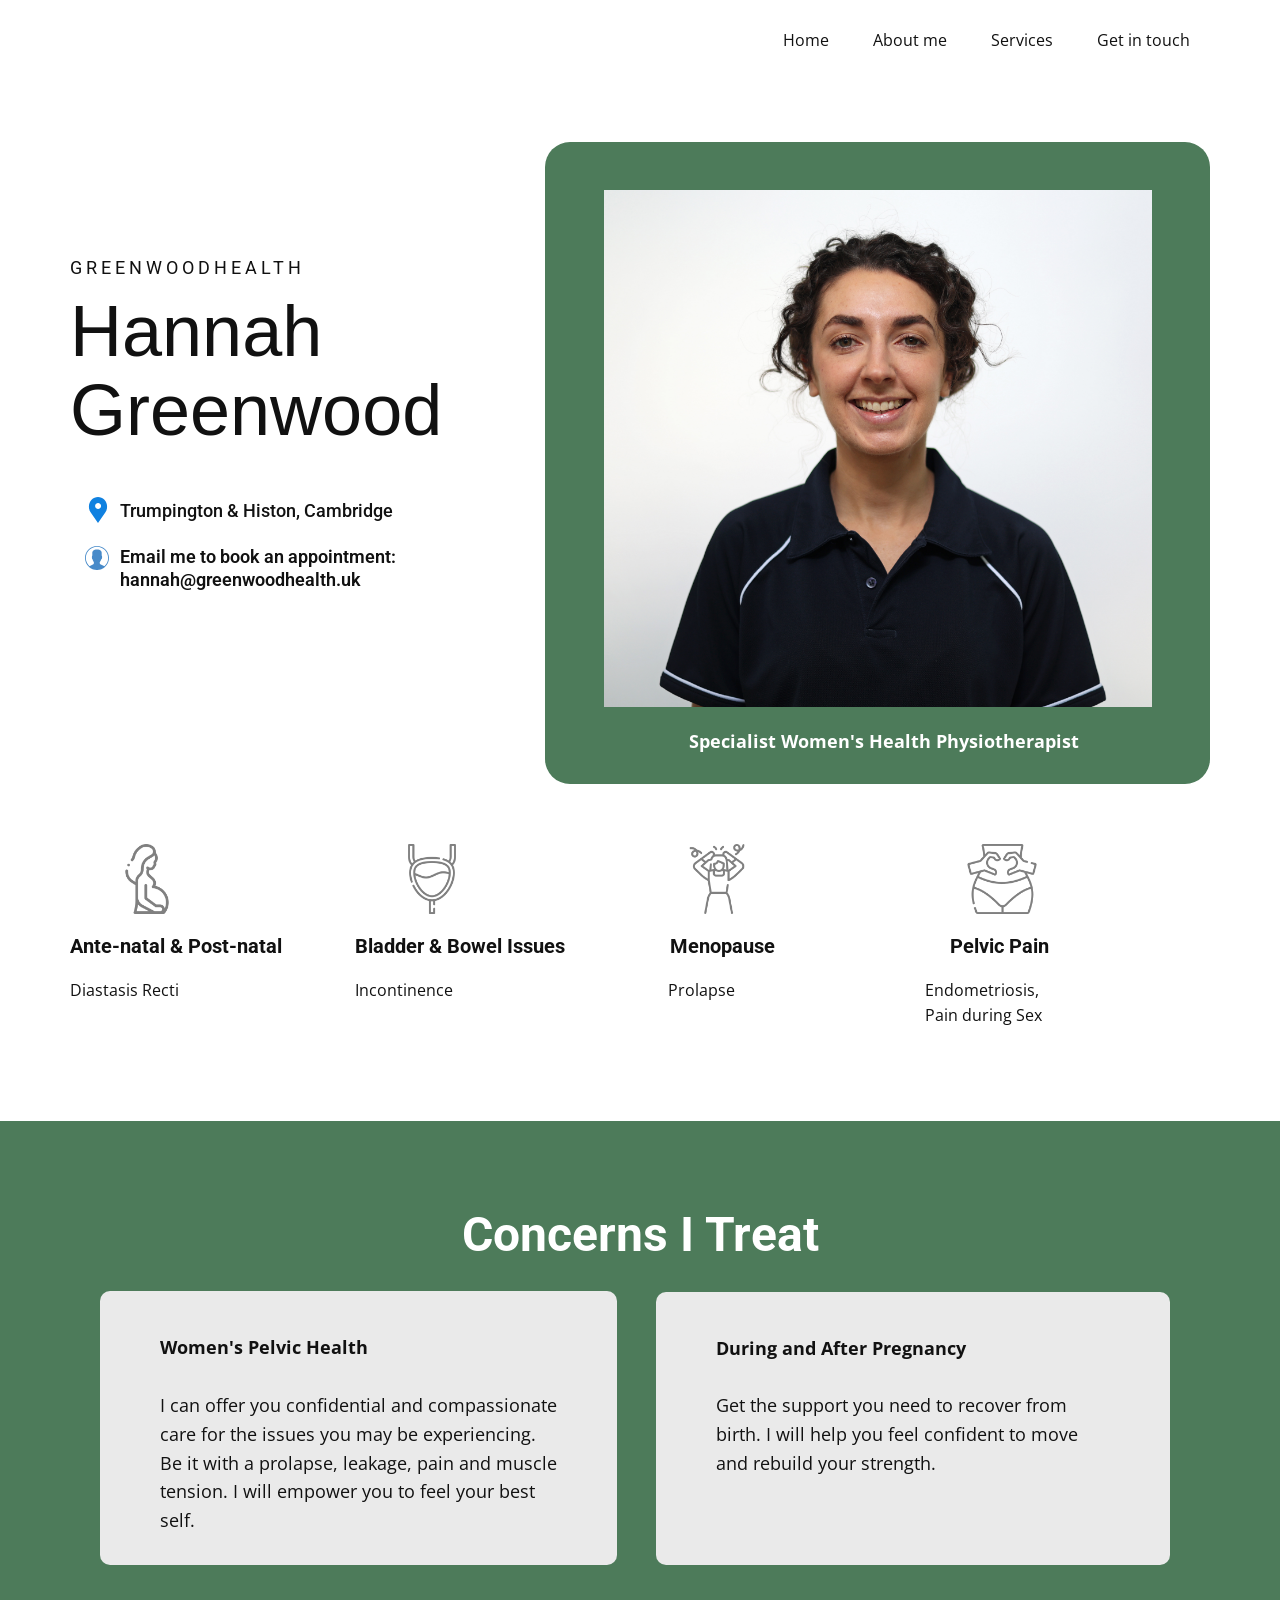
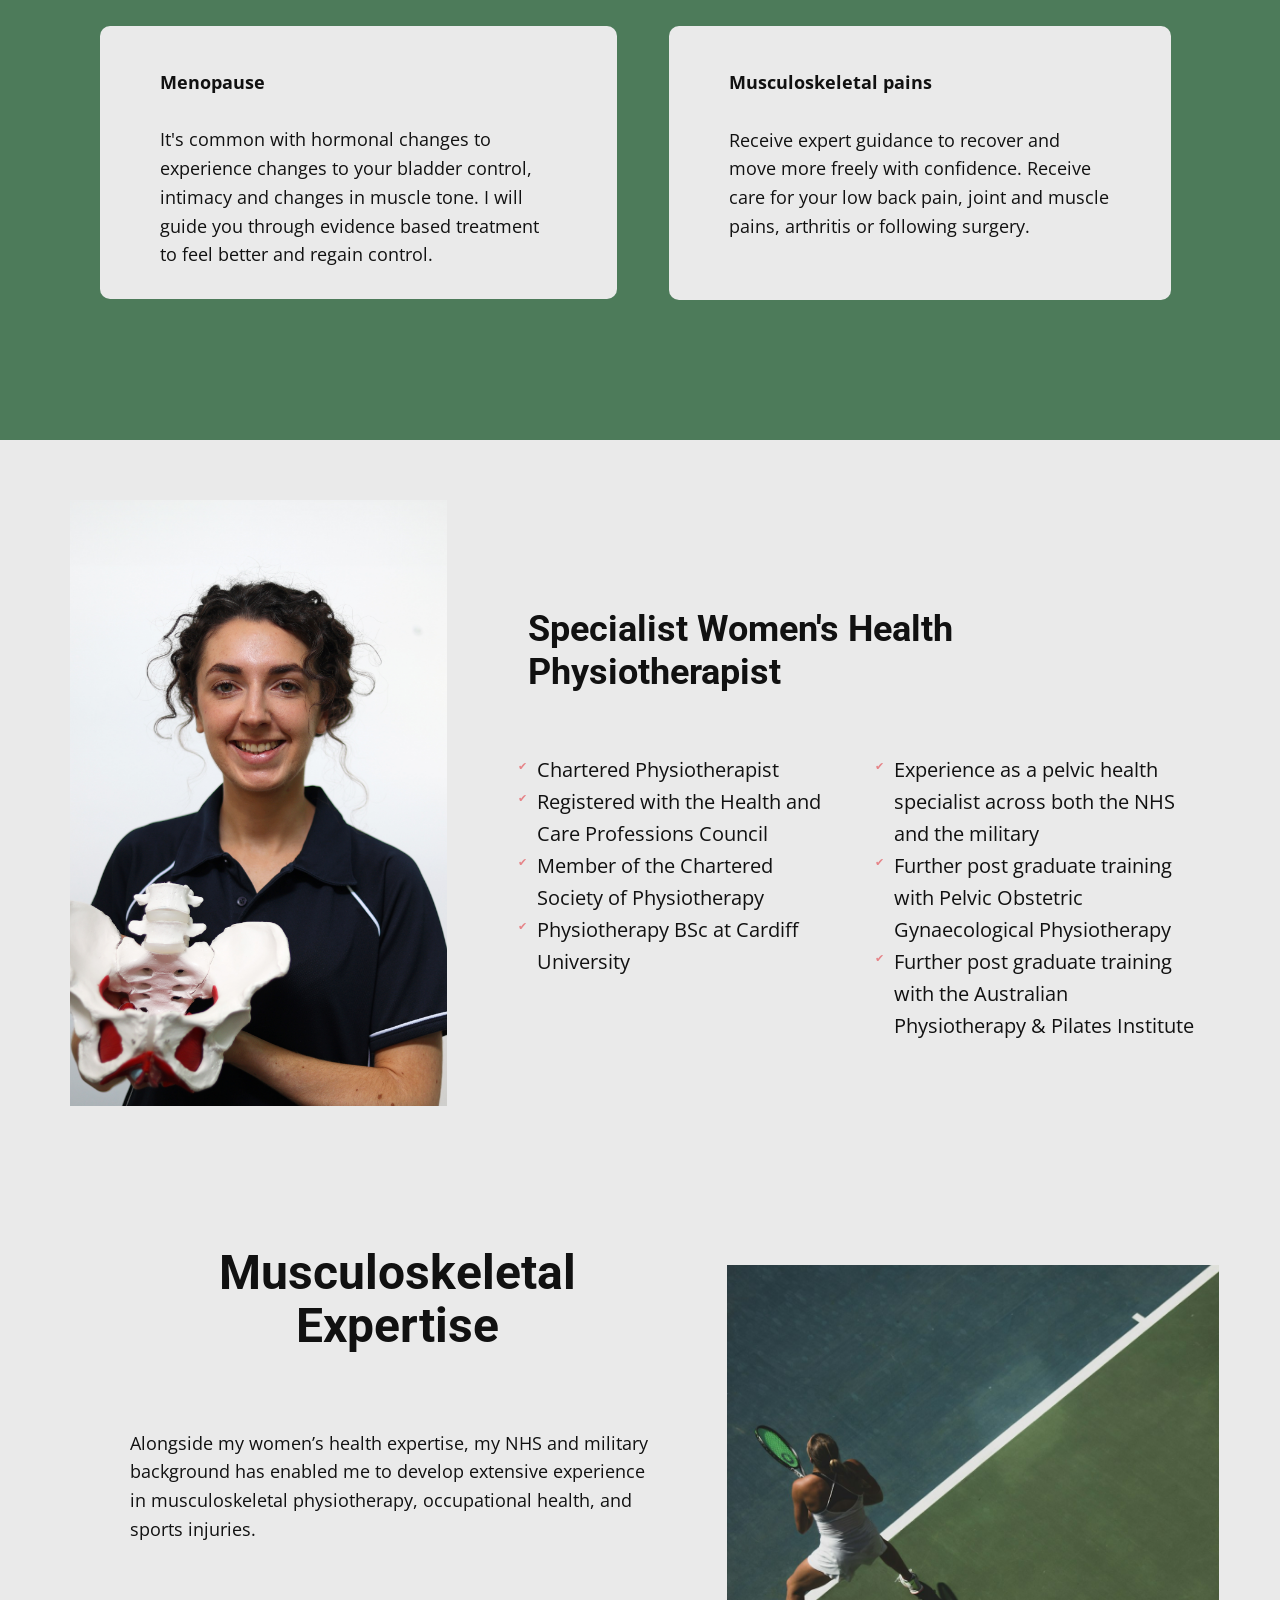
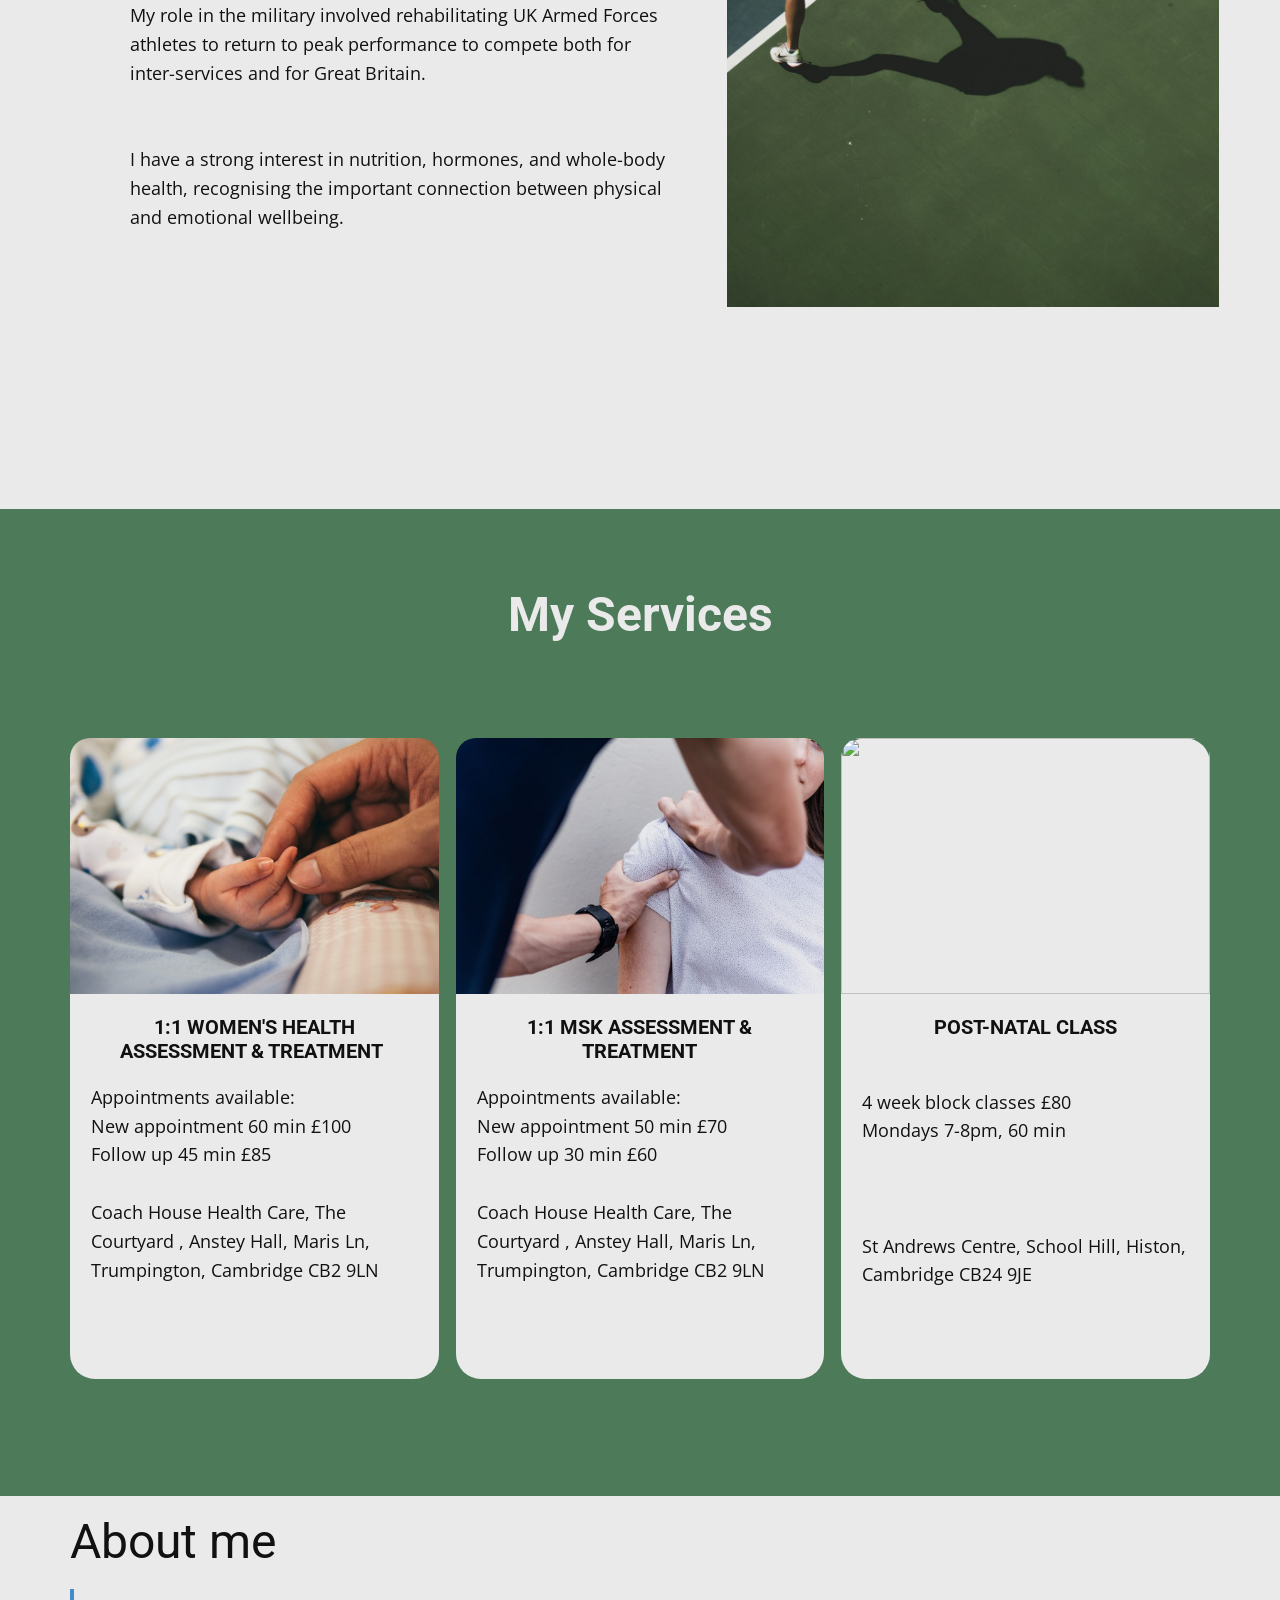
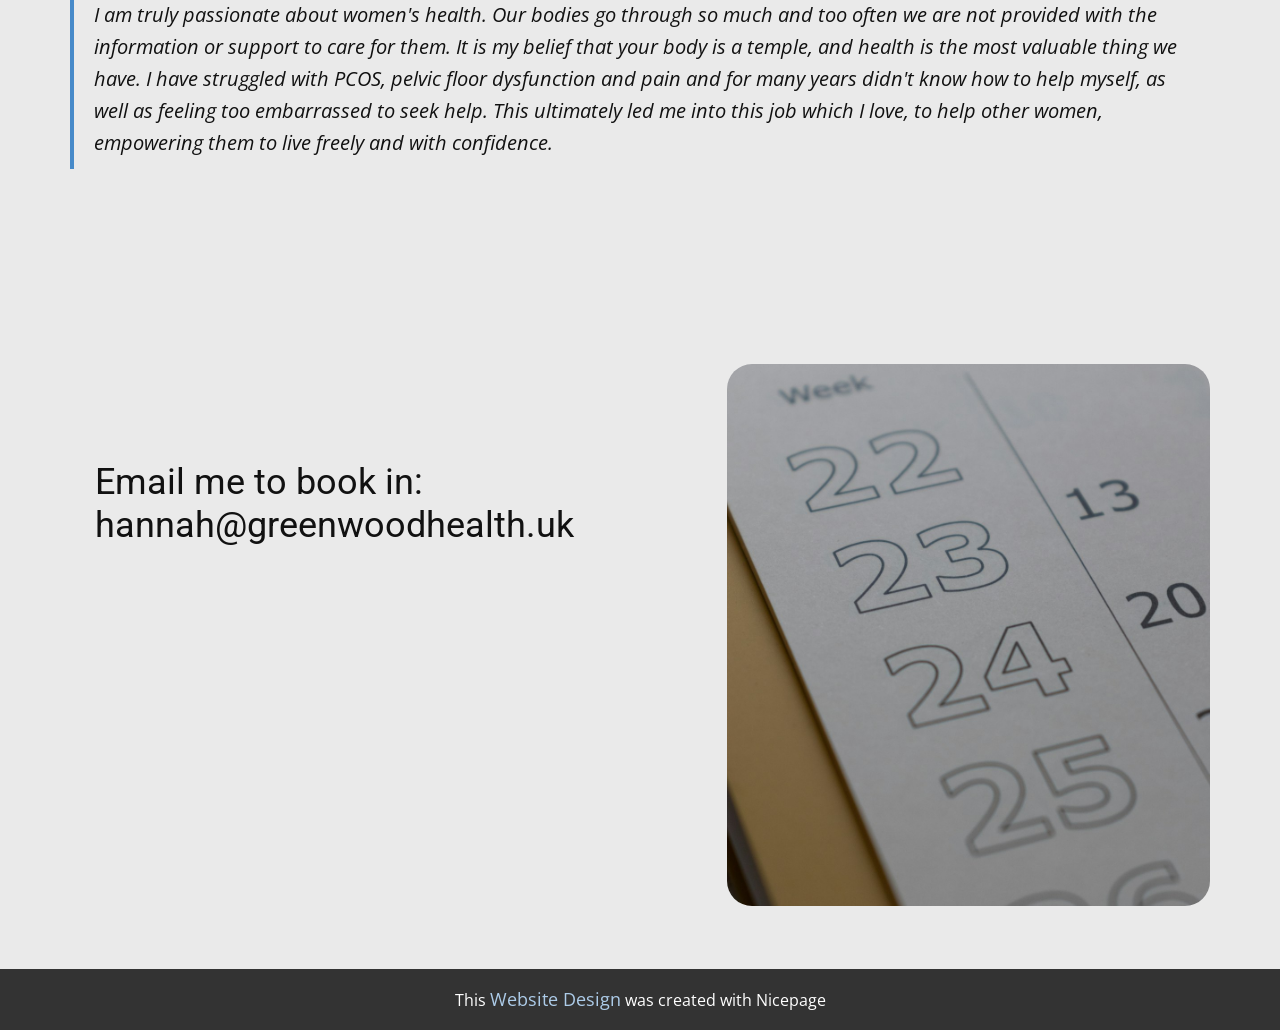
==== index.html @ d5f6aae5 "Initial commit" ====
<!DOCTYPE html>
<html style="font-size: 16px;" lang="en">

<head>
  <meta name="viewport" content="width=device-width, initial-scale=1.0">
  <meta charset="utf-8">
  <meta name="keywords" content="Physio, Women's health, return to exercise">
  <meta name="description" content="">
  <title>Hannah Greenwood</title>
  <link rel="stylesheet" href="nicepage.css" media="screen">
  <link rel="stylesheet" href="index.css" media="screen">
  <script class="u-script" type="text/javascript" src="jquery.js" defer=""></script>
  <script class="u-script" type="text/javascript" src="nicepage.js" defer=""></script>
  <meta name="generator" content="Nicepage 8.5.1, nicepage.com">

  <link id="u-page-google-font" rel="stylesheet"
    href="https://fonts.googleapis.com/css2?display=swap&amp;family=Roboto:ital,wght@0,100;0,200;0,300;0,400;0,500;0,600;0,700;0,800;0,900;1,100;1,200;1,300;1,400;1,500;1,600;1,700;1,800;1,900&amp;family=Open+Sans:ital,wght@0,300;0,400;0,500;0,600;0,700;0,800;1,300;1,400;1,500;1,600;1,700;1,800">
  <script type="application/ld+json">{
		"@context": "http://schema.org",
		"@type": "Organization",
		"name": "Hannah Greenwood"
}</script>
  <meta name="theme-color" content="#478ac9">
  <meta property="og:title" content="Hannah Greenwood">
  <meta property="og:description" content="">
  <meta property="og:type" content="website">
  <meta data-intl-tel-input-cdn-path="intlTelInput/">

  <style>
    *,
    *::before,
    *::after {
      animation: none !important;
      transition: none !important;
    }

    .u-group,
    .u-layout-cell,
    .u-container-layout {
      height: auto !important;
      min-height: unset !important;
    }

    .u-text {
      overflow: visible !important;
    }

    img {
      max-width: 100%;
      height: auto;
    }
  </style>

</head>

<body data-home-page="Page-1.html" data-home-page-title="Page 1" data-path-to-root="./" data-include-products="false"
  class="u-body u-clearfix u-xl-mode" data-lang="en">
  <header class="u-clearfix u-header u-header" id="header">
    <div
      class="u-clearfix u-sheet u-valign-middle-lg u-valign-middle-md u-valign-middle-sm u-valign-middle-xs u-sheet-1">
      <nav class="u-menu u-menu-one-level u-offcanvas u-menu-1" role="navigation" aria-label="Menu navigation">
        <div class="menu-collapse" style="font-size: 1rem; letter-spacing: 0px;">
          <a class="u-button-style u-custom-left-right-menu-spacing u-custom-padding-bottom u-custom-top-bottom-menu-spacing u-hamburger-link u-nav-link u-text-active-palette-1-base u-text-hover-palette-2-base"
            href="#" tabindex="-1" aria-label="Open menu" aria-controls="d3ba">
            <svg class="u-svg-link" viewBox="0 0 24 24">
              <use xlink:href="#menu-hamburger"></use>
            </svg>
            <svg class="u-svg-content" version="1.1" id="menu-hamburger" viewBox="0 0 16 16" x="0px" y="0px"
              xmlns:xlink="http://www.w3.org/1999/xlink" xmlns="http://www.w3.org/2000/svg">
              <g>
                <rect y="1" width="16" height="2"></rect>
                <rect y="7" width="16" height="2"></rect>
                <rect y="13" width="16" height="2"></rect>
              </g>
            </svg>
          </a>
        </div>
        <div class="u-custom-menu u-nav-container">
          <ul class="u-nav u-unstyled u-nav-1" role="menubar">
            <li role="none" class="u-nav-item"><a tabindex="-1" role="menuitem"
                class="u-button-style u-nav-link u-text-active-palette-1-base u-text-hover-palette-2-base u-nav-link-2"
                href="#" aria-haspopup="true">Home</a>
            </li>
            <li role="none" class="u-nav-item"><a tabindex="-1" role="menuitem"
                class="u-button-style u-nav-link u-text-active-palette-1-base u-text-hover-palette-2-base u-nav-link-2"
                href="#block-3">About me</a>
            </li>
            <li role="none" class="u-nav-item"><a tabindex="-1" role="menuitem"
                class="u-button-style u-nav-link u-text-active-palette-1-base u-text-hover-palette-2-base u-nav-link-2"
                href="#block-5">Services</a>
            </li>

            <li role="none" class="u-nav-item"><a tabindex="-1" role="menuitem"
                class="u-button-style u-nav-link u-text-active-palette-1-base u-text-hover-palette-2-base u-nav-link-2"
                href="mailto:hannah@greenwoodhealth.uk">Get in touch</a>
            </li>
          </ul>
        </div>
        <div class="u-custom-menu u-nav-container-collapse" id="d3ba" role="region" aria-label="Menu panel">
          <div class="u-black u-container-style u-inner-container-layout u-opacity u-opacity-95 u-sidenav">
            <div class="u-inner-container-layout u-sidenav-overflow">
              <div class="u-menu-close" tabindex="-1" aria-label="Close menu"></div>
              <ul class="u-align-center u-nav u-popupmenu-items u-unstyled u-nav-2" role="menubar">
                <li role="none" class="u-nav-item"><a tabindex="-1" role="menuitem" class="u-button-style u-nav-link"
                    href="#" aria-haspopup="true">Home</a>
                </li>
                <li role="none" class="u-nav-item"><a tabindex="-1" role="menuitem" class="u-button-style u-nav-link"
                    href="#block-3">About me</a>
                </li>
                <li role="none" class="u-nav-item"><a tabindex="-1" role="menuitem" class="u-button-style u-nav-link"
                    href="#block-5">Services</a>
                </li>

                <li role="none" class="u-nav-item"><a tabindex="-1" role="menuitem" class="u-button-style u-nav-link"
                    href="mailto:hannah@greenwoodhealth.uk">Get in touch</a>
                </li>
              </ul>
            </div>
          </div>
          <div class="u-black u-menu-overlay u-opacity u-opacity-70"></div>
        </div>
      </nav>
    </div>
  </header>
  <section class="u-align-center u-clearfix u-container-align-center u-section-1" id="block-2">
    <div
      class="u-clearfix u-sheet u-valign-middle-lg u-valign-middle-md u-valign-middle-sm u-valign-middle-xl u-sheet-1">
      <div class="data-layout-selected u-clearfix u-expanded-width u-layout-wrap u-layout-wrap-1">
        <div class="u-layout">
          <div class="u-layout-row">
            <div
              class="u-align-left u-container-style u-layout-cell u-size-25-lg u-size-25-xl u-size-60-md u-size-60-sm u-size-60-xs u-layout-cell-1">
              <div
                class="u-container-layout u-valign-middle-lg u-valign-middle-md u-valign-middle-sm u-valign-middle-xs u-container-layout-1">
                <h6 class="u-text u-text-1">greenwoodhealth </h6>
                <h1 class="u-custom-font u-font-roboto-condensed u-text u-text-2">Hannah<br>Greenwood
                </h1><span class="u-icon u-icon-1"><svg class="u-svg-link" preserveAspectRatio="xMidYMin slice"
                    viewBox="0 0 52 52" style="">
                    <use xlink:href="#svg-a983"></use>
                  </svg><svg class="u-svg-content" viewBox="0 0 52 52" x="0px" y="0px" id="svg-a983"
                    style="enable-background:new 0 0 52 52;">
                    <path style="fill:currentColor;" d="M38.853,5.324L38.853,5.324c-7.098-7.098-18.607-7.098-25.706,0h0
	C6.751,11.72,6.031,23.763,11.459,31L26,52l14.541-21C45.969,23.763,45.249,11.72,38.853,5.324z M26.177,24c-3.314,0-6-2.686-6-6
	s2.686-6,6-6s6,2.686,6,6S29.491,24,26.177,24z"></path>
                  </svg></span>
                <h6 class="u-text u-text-3"><span class="u-file-icon u-icon"><img
                      src="np://user.desktop.nicepage.com/Site_15162591/images/31790681.png"
                      alt=""></span>&nbsp;​Trumpington &amp; Histon, Cambridge
                </h6><span class="u-icon u-text-palette-1-base u-icon-3"><svg class="u-svg-link"
                    preserveAspectRatio="xMidYMin slice" viewBox="0 0 55 55" style="">
                    <use xlink:href="#svg-def4"></use>
                  </svg><svg class="u-svg-content" viewBox="0 0 55 55" x="0px" y="0px" id="svg-def4"
                    style="enable-background:new 0 0 55 55;">
                    <path d="M55,27.5C55,12.337,42.663,0,27.5,0S0,12.337,0,27.5c0,8.009,3.444,15.228,8.926,20.258l-0.026,0.023l0.892,0.752
	c0.058,0.049,0.121,0.089,0.179,0.137c0.474,0.393,0.965,0.766,1.465,1.127c0.162,0.117,0.324,0.234,0.489,0.348
	c0.534,0.368,1.082,0.717,1.642,1.048c0.122,0.072,0.245,0.142,0.368,0.212c0.613,0.349,1.239,0.678,1.88,0.98
	c0.047,0.022,0.095,0.042,0.142,0.064c2.089,0.971,4.319,1.684,6.651,2.105c0.061,0.011,0.122,0.022,0.184,0.033
	c0.724,0.125,1.456,0.225,2.197,0.292c0.09,0.008,0.18,0.013,0.271,0.021C25.998,54.961,26.744,55,27.5,55
	c0.749,0,1.488-0.039,2.222-0.098c0.093-0.008,0.186-0.013,0.279-0.021c0.735-0.067,1.461-0.164,2.178-0.287
	c0.062-0.011,0.125-0.022,0.187-0.034c2.297-0.412,4.495-1.109,6.557-2.055c0.076-0.035,0.153-0.068,0.229-0.104
	c0.617-0.29,1.22-0.603,1.811-0.936c0.147-0.083,0.293-0.167,0.439-0.253c0.538-0.317,1.067-0.648,1.581-1
	c0.185-0.126,0.366-0.259,0.549-0.391c0.439-0.316,0.87-0.642,1.289-0.983c0.093-0.075,0.193-0.14,0.284-0.217l0.915-0.764
	l-0.027-0.023C51.523,42.802,55,35.55,55,27.5z M2,27.5C2,13.439,13.439,2,27.5,2S53,13.439,53,27.5
	c0,7.577-3.325,14.389-8.589,19.063c-0.294-0.203-0.59-0.385-0.893-0.537l-8.467-4.233c-0.76-0.38-1.232-1.144-1.232-1.993v-2.957
	c0.196-0.242,0.403-0.516,0.617-0.817c1.096-1.548,1.975-3.27,2.616-5.123c1.267-0.602,2.085-1.864,2.085-3.289v-3.545
	c0-0.867-0.318-1.708-0.887-2.369v-4.667c0.052-0.52,0.236-3.448-1.883-5.864C34.524,9.065,31.541,8,27.5,8
	s-7.024,1.065-8.867,3.168c-2.119,2.416-1.935,5.346-1.883,5.864v4.667c-0.568,0.661-0.887,1.502-0.887,2.369v3.545
	c0,1.101,0.494,2.128,1.34,2.821c0.81,3.173,2.477,5.575,3.093,6.389v2.894c0,0.816-0.445,1.566-1.162,1.958l-7.907,4.313
	c-0.252,0.137-0.502,0.297-0.752,0.476C5.276,41.792,2,35.022,2,27.5z"></path>
                  </svg></span>
                <h6 class="u-text u-text-4"><span class="u-file-icon u-icon"><img
                      src="np://user.desktop.nicepage.com/Site_15162591/images/864731.png" alt=""></span>&nbsp;​Email me
                  to book an appointment:<br>&nbsp;hannah@greenwoodhealth.uk
                </h6>
              </div>
            </div>
            <div
              class="u-align-left u-container-align-left u-container-style u-custom-color-5 u-layout-cell u-radius u-size-35-lg u-size-35-xl u-size-60-md u-size-60-sm u-size-60-xs u-layout-cell-2">
              <div class="u-container-layout u-container-layout-2">
                <img class="u-image u-image-default u-image-1" src="images/H1.jpg" alt="" data-image-width="1920"
                  data-image-height="1279">
                <p class="u-align-left u-text u-text-5">Specialist Women's Health Physiotherapist</p>
              </div>
            </div>
          </div>
        </div>
      </div>
      <div class="u-expanded-width u-list u-list-1">
        <div class="u-repeater u-repeater-1">
          <div
            class="u-align-left u-container-align-left u-container-style u-list-item u-repeater-item u-white u-list-item-1">
            <div class="u-container-layout u-similar-container u-valign-top-xl u-container-layout-3"><span
                class="u-align-left u-file-icon u-icon u-text-grey-50 u-icon-5"><img src="images/5448164-34ba371c.png"
                  alt=""></span>
              <h5 class="u-align-left u-text u-text-6"> Ante-natal &amp; Post-natal</h5>
              <p class="u-align-left u-text u-text-7">Diastasis Recti </p>
            </div>
          </div>
          <div
            class="u-align-left u-container-align-left u-container-style u-list-item u-repeater-item u-video-cover u-white u-list-item-2">
            <div class="u-container-layout u-similar-container u-valign-top-xl u-container-layout-4"><span
                class="u-align-left u-file-icon u-icon u-text-grey-50 u-icon-6"><img src="images/2309070-1541f3bf.png"
                  alt=""></span>
              <h5 class="u-align-left u-text u-text-8"> Bladder &amp; Bowel Issues</h5>
              <p class="u-align-left u-text u-text-9">Incontinence</p>
            </div>
          </div>
          <div
            class="u-align-left u-container-align-left u-container-style u-list-item u-repeater-item u-video-cover u-white u-list-item-3">
            <div class="u-container-layout u-similar-container u-valign-top-xl u-container-layout-5"><span
                class="u-align-left u-file-icon u-icon u-text-grey-50 u-icon-7"><img src="images/12243776-652082d6.png"
                  alt=""></span>
              <h5 class="u-align-left u-text u-text-10"> &nbsp; &nbsp; &nbsp; Menopause</h5>
              <p class="u-align-left u-text u-text-11">&nbsp; &nbsp; &nbsp; &nbsp;Prolapse </p>
            </div>
          </div>
          <div
            class="u-align-left u-container-align-left u-container-style u-list-item u-repeater-item u-video-cover u-white u-list-item-4">
            <div class="u-container-layout u-similar-container u-valign-top-xl u-container-layout-6"><span
                class="u-align-left u-file-icon u-icon u-text-grey-50 u-icon-8"><img src="images/4614272-df4d94a8.png"
                  alt=""></span>
              <h5 class="u-align-left u-text u-text-12">&nbsp; &nbsp; &nbsp;Pelvic Pain </h5>
              <p class="u-align-left u-text u-text-13">Endometriosis,<br /> Pain during Sex </p>
            </div>
          </div>
        </div>
      </div>
    </div>
  </section>

  <section class="u-align-center u-clearfix u-custom-color-5 u-section-2" id="services">
    <div class="u-clearfix u-sheet u-sheet-1">
      <h2 class="u-align-center u-text u-text-default u-text-1">Concerns I Treat</h2>
      <div class="u-container-style u-custom-color-2 u-group u-radius u-group-1">
        <div class="u-container-layout u-container-layout-1">
          <p class="u-text u-text-2"><span style="font-weight: 700;">During and After Pregnancy</span>
            <br>
            <br>Get the support you need to recover from birth. I will help you feel confident to move and rebuild your
            strength.&nbsp;<br>
            <br>
            <br>
          </p>
        </div>
      </div>
      <div class="u-container-style u-custom-color-2 u-group u-radius u-group-2">
        <div class="u-container-layout u-container-layout-2">
          <p class="u-text u-text-3"><span style="font-weight: 700;">Women's Pelvic Health</span>
            <br>
            <br>I can offer you confidential and compassionate care for the issues you may be experiencing. Be it with a
            prolapse, leakage, pain and muscle tension. I will empower you to feel your best self.
          </p>
        </div>
      </div>
      <div class="u-container-style u-custom-color-2 u-group u-radius u-group-3">
        <div class="u-container-layout u-container-layout-3">
          <p class="u-text u-text-4"><span style="font-weight: 700;">Musculoskeletal pains</span>
            <br>
            <br>Receive expert guidance to recover and move more freely with confidence. Receive care for your low back
            pain, joint and muscle pains, arthritis or following surgery.<br>
            <br>
          </p>
        </div>
      </div>
      <div class="u-container-style u-custom-color-2 u-group u-radius u-group-4">
        <div class="u-container-layout u-container-layout-4">
          <p class="u-text u-text-5"><span style="font-weight: 700;">Menopause</span>
            <br>
            <br>It's common with hormonal changes to experience changes to your bladder control, intimacy and changes in
            muscle tone. I will guide you through evidence based treatment to feel better and regain control.
          </p>
        </div>
      </div>
    </div>
  </section>
  <section class="u-clearfix u-container-align-center u-custom-color-2 u-section-3" id="block-3">
    <div class="u-clearfix u-sheet u-valign-middle u-sheet-1">
      <div class="data-layout-selected u-clearfix u-expanded-width u-layout-wrap u-layout-wrap-1">
        <div class="u-layout">
          <div class="u-layout-row">
            <div
              class="u-container-align-center u-container-style u-image u-image-round u-layout-cell u-radius u-size-18-lg u-size-23-xl u-size-60-md u-size-60-sm u-size-60-xs u-image-1"
              data-image-width="1920" data-image-height="1279">
              <img class="u-image u-image-default u-image-1" src="images/H4.jpg" alt="" data-image-width="1920"
                data-image-height="1279">
              <div class="u-container-layout u-valign-middle u-container-layout-1"></div>
            </div>
            <div
              class="u-container-style u-layout-cell u-size-37-xl u-size-42-lg u-size-60-md u-size-60-sm u-size-60-xs u-layout-cell-2">
              <div
                class="u-container-layout u-valign-bottom-xl u-valign-middle-lg u-valign-middle-md u-valign-middle-sm u-valign-middle-xs u-container-layout-2">
                <h3 class="u-align-left u-text u-text-1"> Specialist Women's&nbsp;Health Physiotherapist</h3>
                <div class="u-expanded-width u-list u-list-1">
                  <div class="u-repeater u-repeater-1">
                    <div class="u-container-align-left u-container-style u-list-item u-repeater-item">
                      <div class="u-container-layout u-similar-container u-valign-top u-container-layout-3">
                        <ul class="u-align-left u-custom-list u-text u-text-2">
                          <li style="padding-left: 5px;">
                            <div class="u-list-icon u-text-palette-2-light-1">
                              <div>✔</div>
                            </div><span style="font-size: 1.25rem;"> Chartered Physiotherapist</span>
                          </li>
                          <li style="padding-left: 5px;">
                            <div class="u-list-icon u-text-palette-2-light-1">
                              <div>✔</div>
                            </div><span style="font-size: 1.25rem;">Registered with the Health and Care Professions
                              Council</span>
                          </li>
                          <li style="padding-left: 5px;">
                            <div class="u-list-icon u-text-palette-2-light-1">
                              <div>✔</div>
                            </div><span style="font-size: 1.25rem;">Member of the Chartered Society of
                              Physiotherapy<br></span>
                          </li>
                          <li style="padding-left: 5px;">
                            <div class="u-list-icon u-text-palette-2-light-1">
                              <div>✔</div>
                            </div><span style="font-size: 1.25rem;">Physiotherapy BSc at Cardiff University</span>
                          </li>
                        </ul>
                      </div>
                    </div>
                    <div class="u-container-align-left u-container-style u-list-item u-repeater-item">
                      <div class="u-container-layout u-similar-container u-valign-top u-container-layout-4">
                        <ul class="u-align-left u-custom-list u-text u-text-3">
                          <li style="padding-left: 5px;">
                            <div class="u-list-icon u-text-palette-2-light-1">
                              <div>✔</div>
                            </div><span style="font-size: 1.25rem;">Experience as a pelvic health specialist across both
                              the NHS and the military</span>
                          </li>
                          <li style="padding-left: 5px;">
                            <div class="u-list-icon u-text-palette-2-light-1">
                              <div>✔</div>
                            </div><span style="font-size: 1.25rem;">Further post graduate training with Pelvic Obstetric
                              Gynaecological Physiotherapy</span>
                          </li>
                          <li style="padding-left: 5px;">
                            <div class="u-list-icon u-text-palette-2-light-1">
                              <div>✔</div>
                            </div><span style="font-size: 1.25rem;">Further post graduate training with the Australian
                              Physiotherapy &amp; Pilates Institute&nbsp;</span>
                          </li>
                        </ul>
                      </div>
                    </div>
                  </div>
                </div>
              </div>
            </div>
          </div>
        </div>
      </div>
    </div>
  </section>
  <section class="u-clearfix u-custom-color-2 u-section-4" id="block-13">
    <div
      class="u-clearfix u-sheet u-valign-middle-lg u-valign-middle-md u-valign-middle-sm u-valign-middle-xs u-sheet-1">
      <div class="custom-expanded data-layout-selected u-clearfix u-gutter-10 u-layout-wrap u-layout-wrap-1">
        <div class="u-layout" style="">
          <div class="u-layout-row" style="">
            <div class="u-container-style u-layout-cell u-left-cell u-size-60 u-size-xs-60 u-layout-cell-1" src="">
              <div
                class="u-container-layout u-valign-middle-lg u-valign-middle-md u-valign-middle-sm u-valign-middle-xs u-container-layout-1">
                <h2 class="u-align-center u-text u-text-1">Musculoskeletal Expertise</h2>
                <p class="u-align-left u-text u-text-2">
                  <br>
                  <br>
                  <br>
                  <br>
                  <br>Alongside my women’s health expertise, my NHS and military background has enabled me to develop
                  extensive experience in musculoskeletal physiotherapy, occupational health, and sports
                  injuries.&nbsp;<br>
                  <br>
                  <br>My role in the military involved rehabilitating UK Armed Forces athletes to return to peak
                  performance to compete both for inter-services and for Great Britain.&nbsp;<br>
                  <br>
                  <br>I have a strong interest in nutrition, hormones, and whole-body health, recognising the important
                  connection between physical and emotional wellbeing.<br>
                  <br>
                  <br>
                  <br>
                  <br>
                </p>
              </div>
            </div>
          </div>
        </div>
      </div>
      <img class="u-image u-image-default u-image-1" src="images/photo-1545151414-8a948e1ea54f.jpeg" alt=""
        data-image-width="853" data-image-height="1280">
    </div>
  </section>
  <section
    class="u-clearfix u-container-align-center-lg u-container-align-center-md u-container-align-center-xl u-container-align-center-xs u-custom-color-5 u-section-5"
    id="block-5">
    <div class="u-clearfix u-sheet u-sheet-1">
      <h2 class="u-align-center u-text u-text-custom-color-2 u-text-default u-text-1"> My Services
      </h2>
      <div class="u-expanded-width u-list u-list-1">
        <div class="u-repeater u-repeater-1">
          <div class="u-custom-color-2 u-list-item u-radius u-repeater-item u-shape-round u-list-item-1">
            <div class="u-container-layout u-similar-container u-valign-top u-container-layout-1">
              <img src="images/photo-1470116945706-e6bf5d5a53ca.jpeg" alt=""
                class="u-expanded-width u-image u-image-round u-radius u-image-1" data-image-width="1280"
                data-image-height="960">
              <h5 class="u-align-center u-text u-text-2"> 1:1 women's health Assessment &amp; Treatment&nbsp;</h5>
              <p class="u-align-left u-text u-text-3">Appointments available:<br>New appointment 60 min £100<br>Follow
                up 45 min £85<br>
                <br>Coach House Health Care, The Courtyard , Anstey Hall, Maris Ln, Trumpington, Cambridge CB2 9LN<br>
                <br>
              </p>
            </div>
          </div>
          <div class="u-custom-color-2 u-list-item u-radius u-repeater-item u-shape-round u-list-item-2">
            <div class="u-container-layout u-similar-container u-valign-top u-container-layout-2">
              <img src="images/photo-1645005512968-0c1fe99f0093.jpeg" alt=""
                class="u-expanded-width u-image u-image-round u-radius u-image-2" data-image-width="1280"
                data-image-height="853">
              <h5 class="u-align-center u-text u-text-4">1:1 MSK Assessment &amp; treatment </h5>
              <p class="u-align-left u-text u-text-5">Appointments available:<br>New appointment 50 min £70<br>Follow up
                30 min £60<br>
                <br>Coach House Health Care, The Courtyard , Anstey Hall, Maris Ln, Trumpington, Cambridge CB2 9LN
              </p>
            </div>
          </div>
          <div class="u-custom-color-2 u-list-item u-radius u-repeater-item u-shape-round u-list-item-3">
            <div class="u-container-layout u-similar-container u-valign-top u-container-layout-3">
              <img
                src="https://images.unsplash.com/photo-1586790167861-6e87cdff91b9?crop=entropy&amp;cs=tinysrgb&amp;fit=max&amp;fm=jpg&amp;ixid=M3w1NzgzNjl8MHwxfHNlYXJjaHwxNnx8ZXhlcmNpc2UlMjBjbGFzc3xlbnwwfHx8fDE3ODE2NDA5ODJ8MA&amp;ixlib=rb-4.1.0&amp;q=80&amp;w=1080"
                alt="" class="u-expanded-width u-image u-image-round u-radius u-image-3" data-image-width="853"
                data-image-height="1280">
              <h5 class="u-align-center u-text u-text-6"> Post-Natal class</h5>
              <p class="u-align-left u-text u-text-7">
                <br>4 week block classes £80<br>Mondays 7-8pm, 60 min<br>
                <br>
                <br>
                <br>St Andrews Centre, School Hill, Histon, Cambridge CB24 9JE
              </p>
            </div>
          </div>
        </div>
      </div>
    </div>
  </section>
  <section class="u-clearfix u-custom-color-2 u-section-6" id="block-14">
    <div class="u-clearfix u-sheet u-valign-middle-xl u-sheet-1">
      <h2 class="u-text u-text-default u-text-1">About me </h2>
      <blockquote class="u-text u-text-default u-text-2">I am truly passionate about women's health. Our bodies go
        through so much and too often we are not provided with the information or support to care for them. It is my
        belief that your body is a temple, and health is the most valuable thing we have. I have struggled with PCOS,
        pelvic floor dysfunction and pain and for many years didn't know how to help myself, as well as feeling too
        embarrassed to seek help. This ultimately led me into this job which I love, to help other women, empowering
        them to live freely and with confidence.&nbsp;</blockquote>
    </div>
  </section>
  <section class="u-clearfix u-container-align-center u-custom-color-2 u-section-7" id="block-10">
    <div
      class="u-clearfix u-sheet u-valign-middle-lg u-valign-middle-md u-valign-middle-sm u-valign-middle-xs u-sheet-1">
      <div class="data-layout-selected u-clearfix u-expanded-width u-layout-wrap u-layout-wrap-1">
        <div class="u-layout">
          <div class="u-layout-row">
            <div
              class="u-align-left u-container-style u-layout-cell u-size-33-lg u-size-33-xl u-size-60-md u-size-60-sm u-size-60-xs u-layout-cell-1">
              <div class="u-container-layout u-container-layout-1">
                <h3 class="u-align-left u-text u-text-3">Email me to book in:<br>hannah@greenwoodhealth.uk
                </h3>
              </div>
            </div>
            <div
              class="u-container-align-right u-container-style u-layout-cell u-radius u-size-27-lg u-size-27-xl u-size-60-md u-size-60-sm u-size-60-xs u-layout-cell-2">
              <div class="u-container-layout u-valign-top u-container-layout-2">
                <img class="u-expanded-width u-image u-image-round u-radius u-image-1"
                  src="images/photo-1560420025-9453f02b4751.jpeg" data-image-width="884" data-image-height="1280">
              </div>
            </div>
          </div>
        </div>
      </div>
    </div>
  </section>




  <section class="u-backlink u-clearfix u-grey-80"> This <a href="https://nicepage.com/website-design">Website
      Design</a> was created with Nicepage
  </section>

</body>

</html>
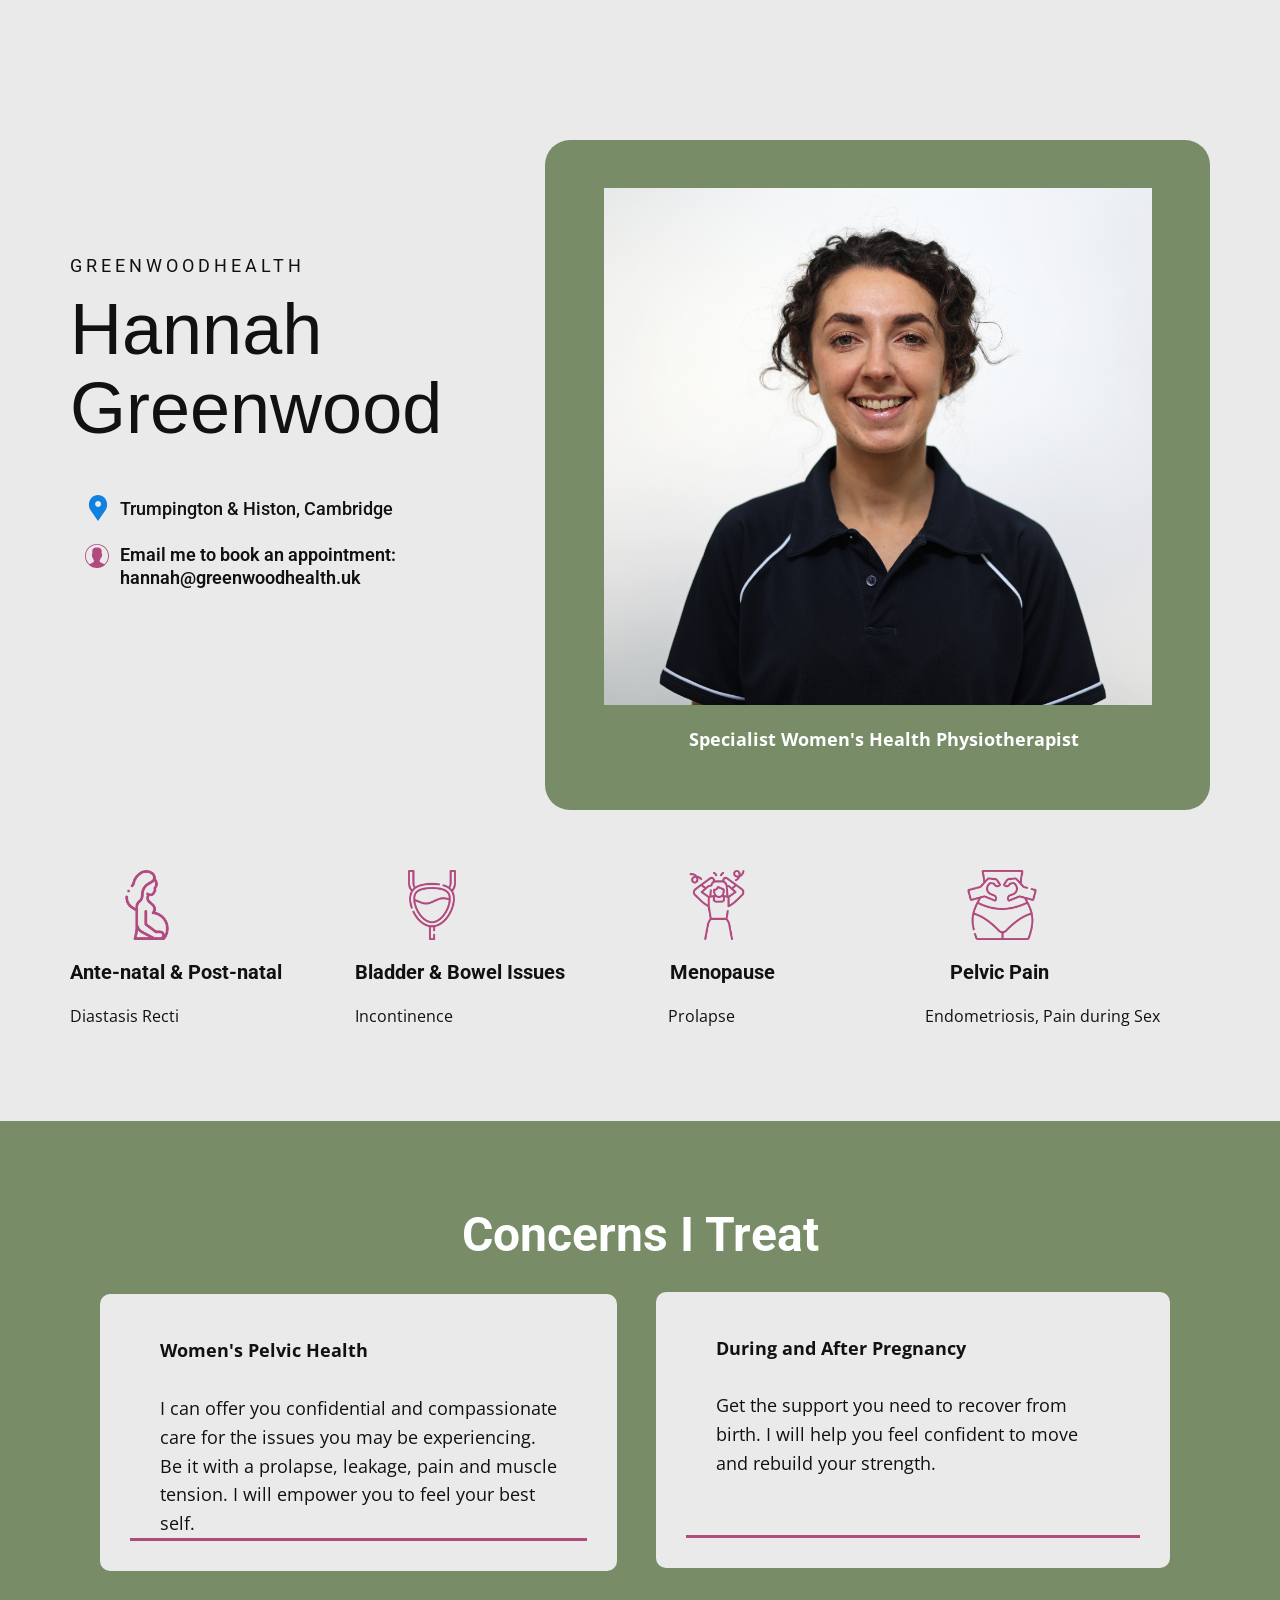
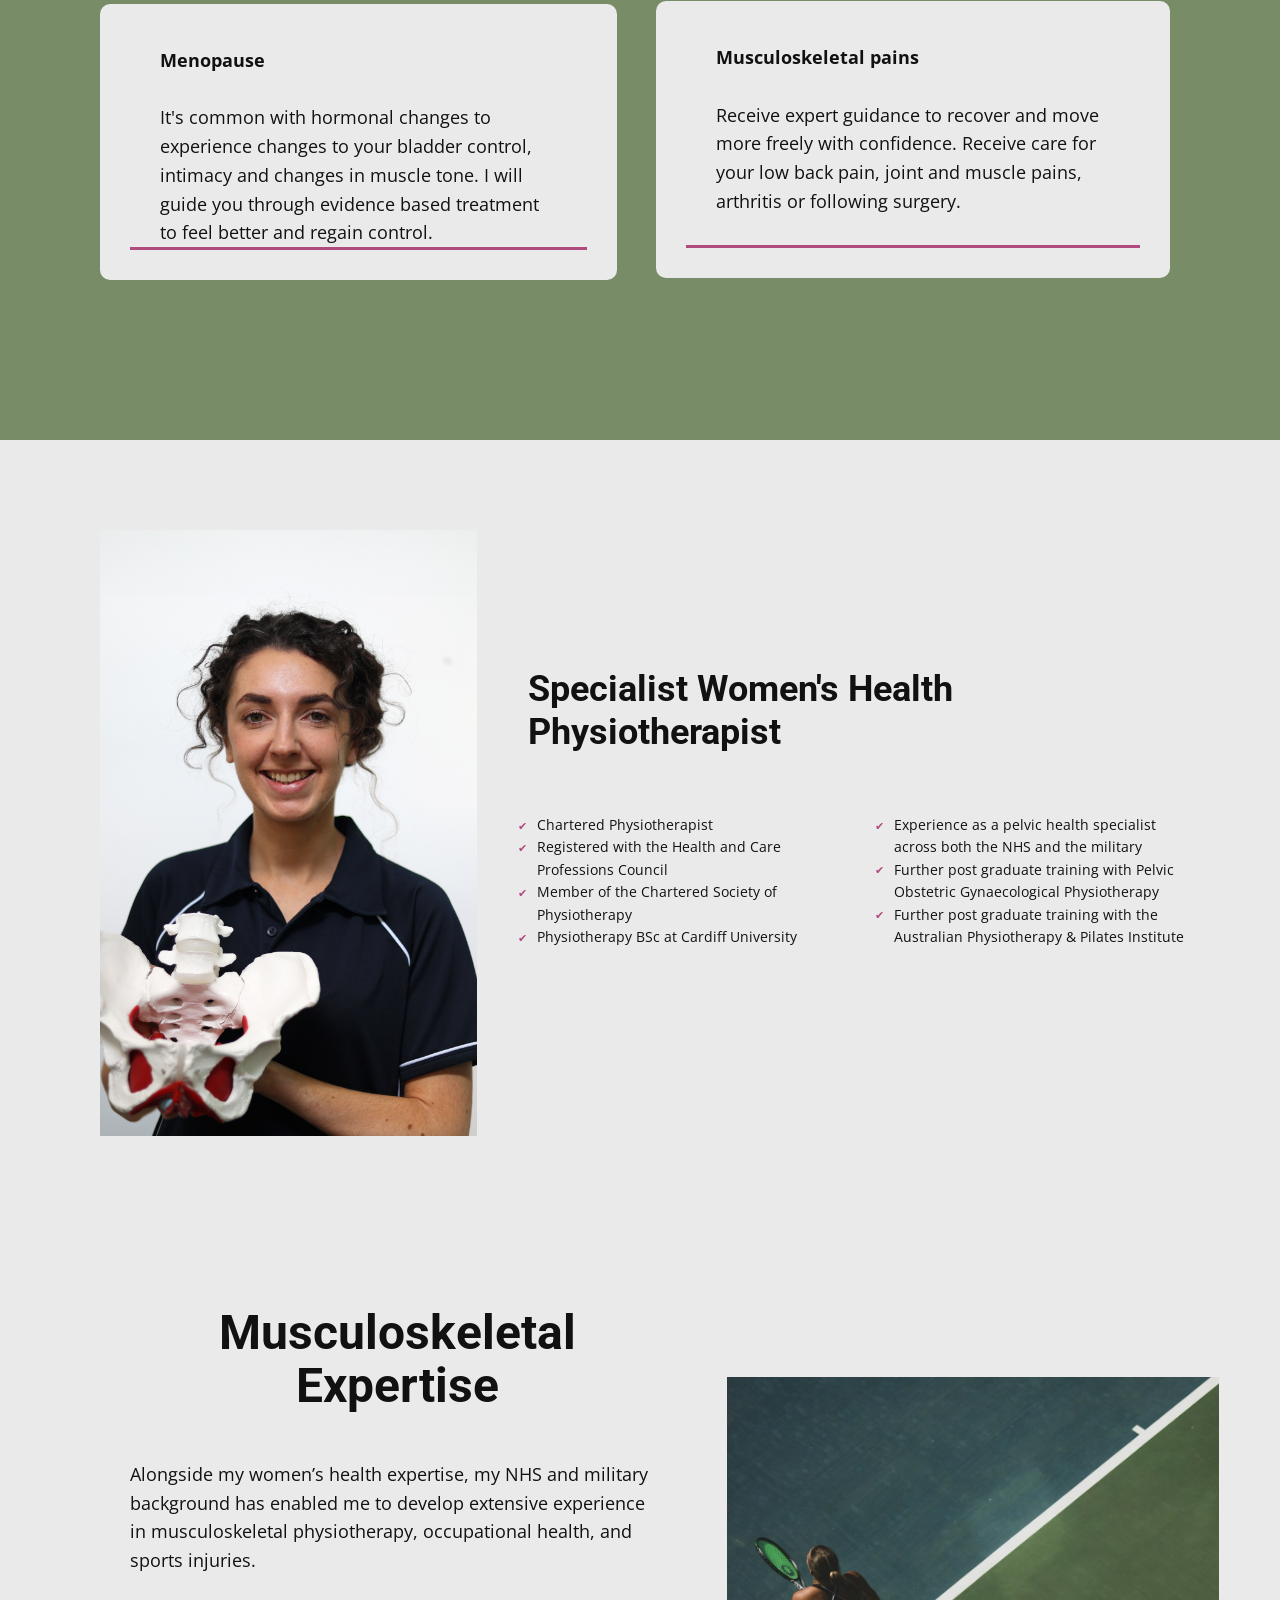
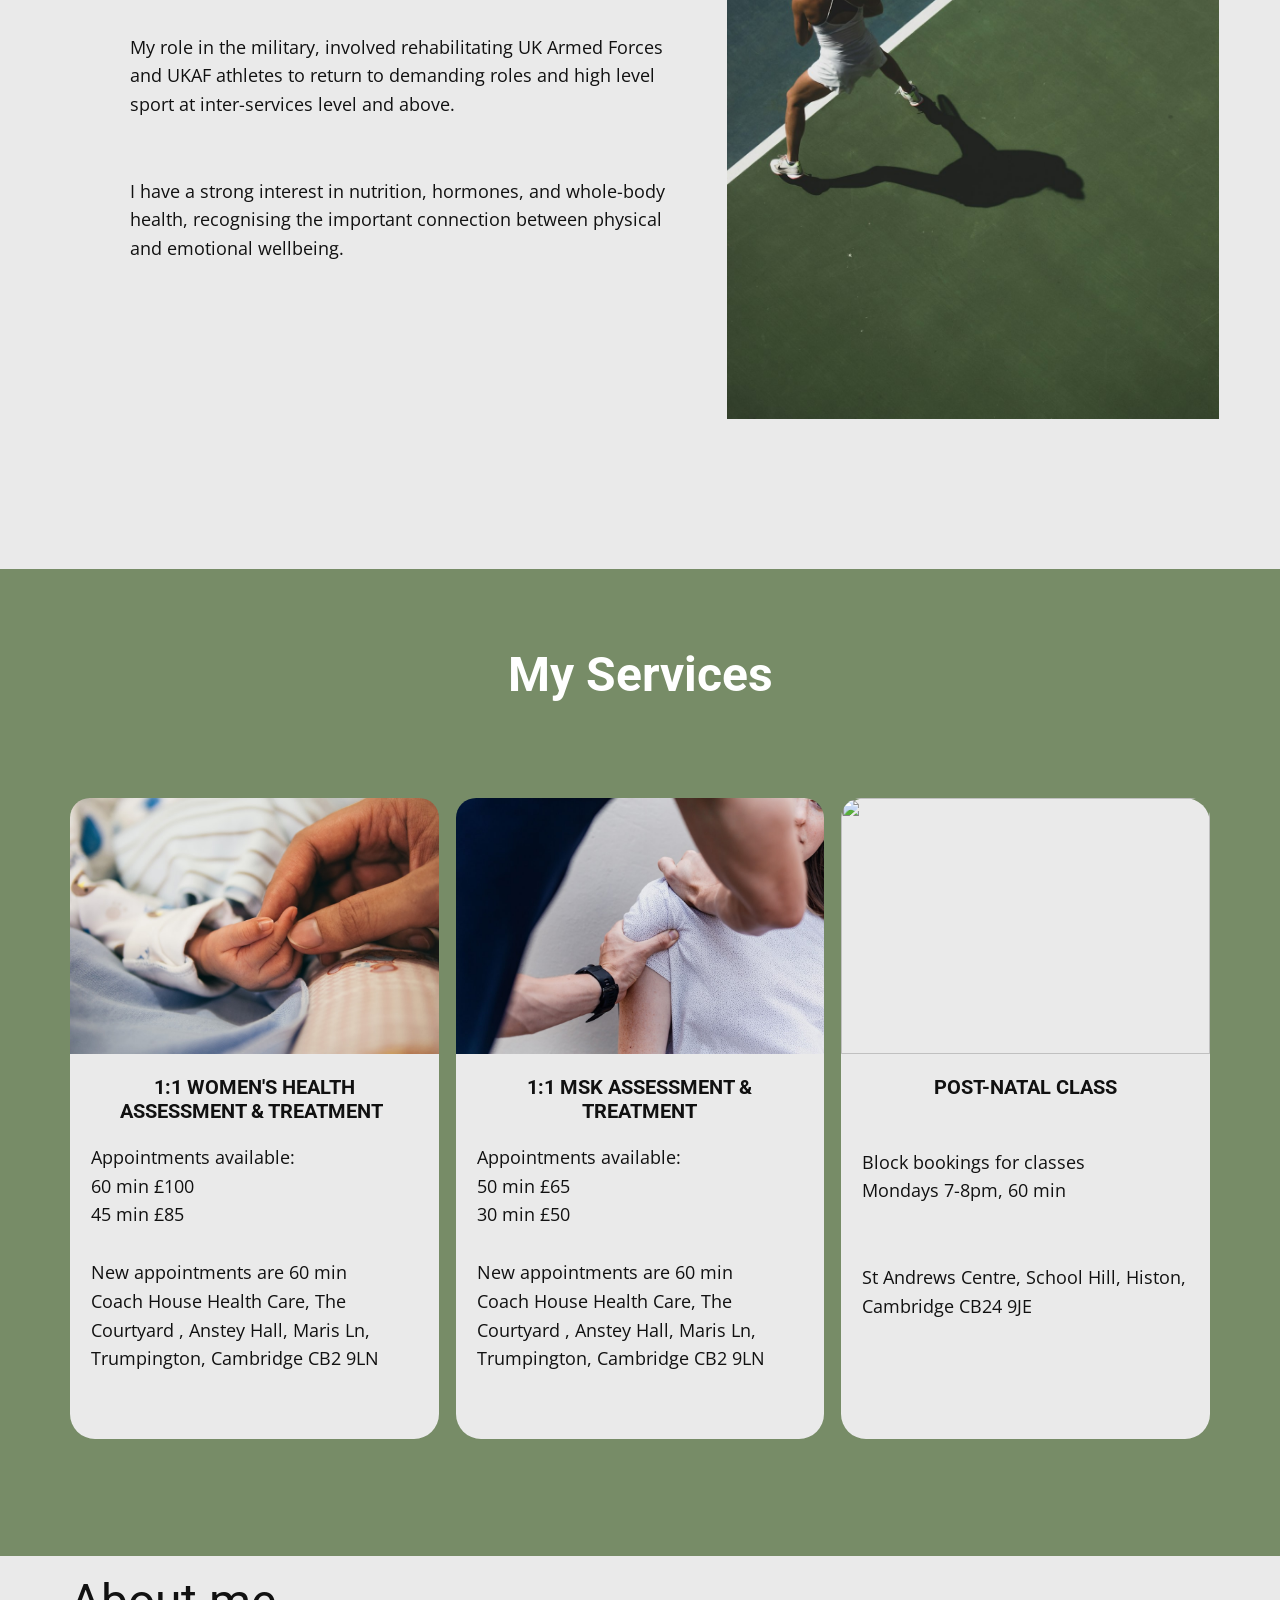
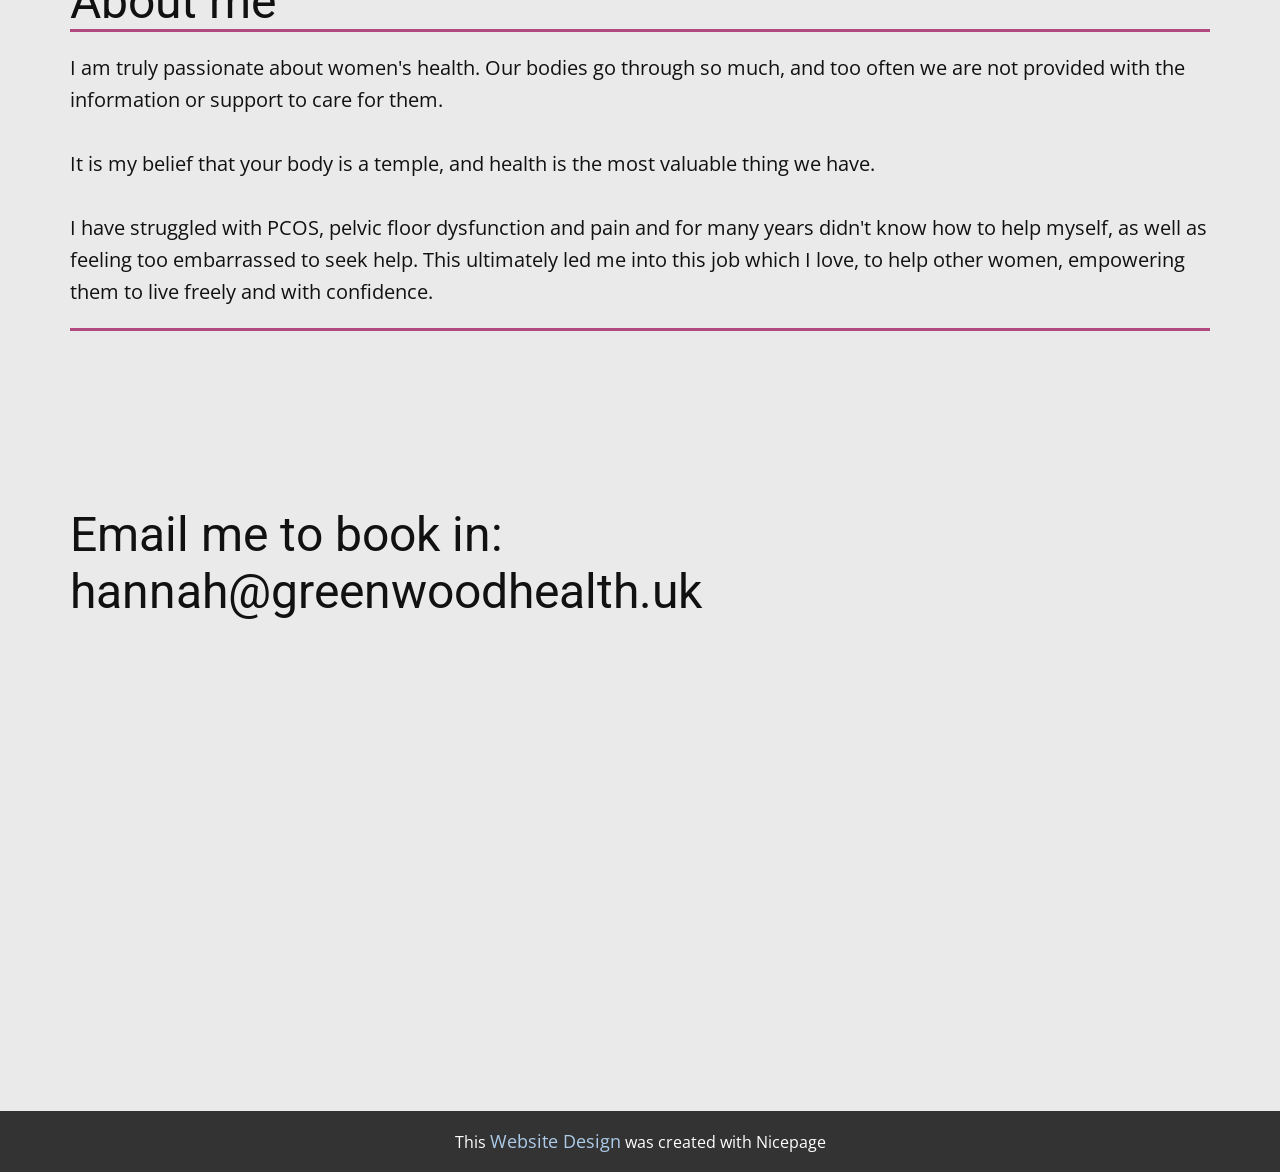
==== commit 962ef49e: "Update website" ====
--- a/index.html
+++ b/index.html
@@ -4,138 +4,58 @@
 <head>
   <meta name="viewport" content="width=device-width, initial-scale=1.0">
   <meta charset="utf-8">
-  <meta name="keywords" content="Physio, Women's health, return to exercise">
+  <meta name="keywords"
+    content="Car Wash​, ​Our Process, ​Our Best Services You, Testimonials, ​Our Car Wash Portfolio, faq">
   <meta name="description" content="">
-  <title>Hannah Greenwood</title>
+  <title>Page 1</title>
   <link rel="stylesheet" href="nicepage.css" media="screen">
   <link rel="stylesheet" href="index.css" media="screen">
   <script class="u-script" type="text/javascript" src="jquery.js" defer=""></script>
   <script class="u-script" type="text/javascript" src="nicepage.js" defer=""></script>
   <meta name="generator" content="Nicepage 8.5.1, nicepage.com">
 
+
+
+
+
+
+
+
+
   <link id="u-page-google-font" rel="stylesheet"
     href="https://fonts.googleapis.com/css2?display=swap&amp;family=Roboto:ital,wght@0,100;0,200;0,300;0,400;0,500;0,600;0,700;0,800;0,900;1,100;1,200;1,300;1,400;1,500;1,600;1,700;1,800;1,900&amp;family=Open+Sans:ital,wght@0,300;0,400;0,500;0,600;0,700;0,800;1,300;1,400;1,500;1,600;1,700;1,800">
   <script type="application/ld+json">{
 		"@context": "http://schema.org",
 		"@type": "Organization",
-		"name": "Hannah Greenwood"
+		"name": "20260616_Physio_website_draft1"
 }</script>
   <meta name="theme-color" content="#478ac9">
-  <meta property="og:title" content="Hannah Greenwood">
+  <meta property="og:title" content="Page 1">
   <meta property="og:description" content="">
   <meta property="og:type" content="website">
   <meta data-intl-tel-input-cdn-path="intlTelInput/">
-
-  <style>
-    *,
-    *::before,
-    *::after {
-      animation: none !important;
-      transition: none !important;
-    }
-
-    .u-group,
-    .u-layout-cell,
-    .u-container-layout {
-      height: auto !important;
-      min-height: unset !important;
-    }
-
-    .u-text {
-      overflow: visible !important;
-    }
-
-    img {
-      max-width: 100%;
-      height: auto;
-    }
-  </style>
-
 </head>
 
 <body data-home-page="Page-1.html" data-home-page-title="Page 1" data-path-to-root="./" data-include-products="false"
   class="u-body u-clearfix u-xl-mode" data-lang="en">
-  <header class="u-clearfix u-header u-header" id="header">
+  <header class="u-clearfix u-custom-color-2 u-header u-header" id="header">
     <div
       class="u-clearfix u-sheet u-valign-middle-lg u-valign-middle-md u-valign-middle-sm u-valign-middle-xs u-sheet-1">
-      <nav class="u-menu u-menu-one-level u-offcanvas u-menu-1" role="navigation" aria-label="Menu navigation">
-        <div class="menu-collapse" style="font-size: 1rem; letter-spacing: 0px;">
-          <a class="u-button-style u-custom-left-right-menu-spacing u-custom-padding-bottom u-custom-top-bottom-menu-spacing u-hamburger-link u-nav-link u-text-active-palette-1-base u-text-hover-palette-2-base"
-            href="#" tabindex="-1" aria-label="Open menu" aria-controls="d3ba">
-            <svg class="u-svg-link" viewBox="0 0 24 24">
-              <use xlink:href="#menu-hamburger"></use>
-            </svg>
-            <svg class="u-svg-content" version="1.1" id="menu-hamburger" viewBox="0 0 16 16" x="0px" y="0px"
-              xmlns:xlink="http://www.w3.org/1999/xlink" xmlns="http://www.w3.org/2000/svg">
-              <g>
-                <rect y="1" width="16" height="2"></rect>
-                <rect y="7" width="16" height="2"></rect>
-                <rect y="13" width="16" height="2"></rect>
-              </g>
-            </svg>
-          </a>
-        </div>
-        <div class="u-custom-menu u-nav-container">
-          <ul class="u-nav u-unstyled u-nav-1" role="menubar">
-            <li role="none" class="u-nav-item"><a tabindex="-1" role="menuitem"
-                class="u-button-style u-nav-link u-text-active-palette-1-base u-text-hover-palette-2-base u-nav-link-2"
-                href="#" aria-haspopup="true">Home</a>
-            </li>
-            <li role="none" class="u-nav-item"><a tabindex="-1" role="menuitem"
-                class="u-button-style u-nav-link u-text-active-palette-1-base u-text-hover-palette-2-base u-nav-link-2"
-                href="#block-3">About me</a>
-            </li>
-            <li role="none" class="u-nav-item"><a tabindex="-1" role="menuitem"
-                class="u-button-style u-nav-link u-text-active-palette-1-base u-text-hover-palette-2-base u-nav-link-2"
-                href="#block-5">Services</a>
-            </li>
-
-            <li role="none" class="u-nav-item"><a tabindex="-1" role="menuitem"
-                class="u-button-style u-nav-link u-text-active-palette-1-base u-text-hover-palette-2-base u-nav-link-2"
-                href="mailto:hannah@greenwoodhealth.uk">Get in touch</a>
-            </li>
-          </ul>
-        </div>
-        <div class="u-custom-menu u-nav-container-collapse" id="d3ba" role="region" aria-label="Menu panel">
-          <div class="u-black u-container-style u-inner-container-layout u-opacity u-opacity-95 u-sidenav">
-            <div class="u-inner-container-layout u-sidenav-overflow">
-              <div class="u-menu-close" tabindex="-1" aria-label="Close menu"></div>
-              <ul class="u-align-center u-nav u-popupmenu-items u-unstyled u-nav-2" role="menubar">
-                <li role="none" class="u-nav-item"><a tabindex="-1" role="menuitem" class="u-button-style u-nav-link"
-                    href="#" aria-haspopup="true">Home</a>
-                </li>
-                <li role="none" class="u-nav-item"><a tabindex="-1" role="menuitem" class="u-button-style u-nav-link"
-                    href="#block-3">About me</a>
-                </li>
-                <li role="none" class="u-nav-item"><a tabindex="-1" role="menuitem" class="u-button-style u-nav-link"
-                    href="#block-5">Services</a>
-                </li>
-
-                <li role="none" class="u-nav-item"><a tabindex="-1" role="menuitem" class="u-button-style u-nav-link"
-                    href="mailto:hannah@greenwoodhealth.uk">Get in touch</a>
-                </li>
-              </ul>
-            </div>
-          </div>
-          <div class="u-black u-menu-overlay u-opacity u-opacity-70"></div>
-        </div>
-      </nav>
     </div>
   </header>
-  <section class="u-align-center u-clearfix u-container-align-center u-section-1" id="block-2">
+  <section class="u-align-center u-clearfix u-container-align-center u-custom-color-2 u-section-1" id="block-2">
     <div
-      class="u-clearfix u-sheet u-valign-middle-lg u-valign-middle-md u-valign-middle-sm u-valign-middle-xl u-sheet-1">
+      class="u-clearfix u-sheet u-valign-middle-lg u-valign-middle-md u-valign-middle-sm u-valign-middle-xl u-valign-top-xs u-sheet-1">
       <div class="data-layout-selected u-clearfix u-expanded-width u-layout-wrap u-layout-wrap-1">
         <div class="u-layout">
           <div class="u-layout-row">
             <div
-              class="u-align-left u-container-style u-layout-cell u-size-25-lg u-size-25-xl u-size-60-md u-size-60-sm u-size-60-xs u-layout-cell-1">
-              <div
-                class="u-container-layout u-valign-middle-lg u-valign-middle-md u-valign-middle-sm u-valign-middle-xs u-container-layout-1">
+              class="u-align-left u-container-align-left u-container-align-left-lg u-container-align-left-xl u-container-style u-layout-cell u-size-25 u-layout-cell-1">
+              <div class="u-container-layout u-container-layout-1">
                 <h6 class="u-text u-text-1">greenwoodhealth </h6>
                 <h1 class="u-custom-font u-font-roboto-condensed u-text u-text-2">Hannah<br>Greenwood
-                </h1><span class="u-icon u-icon-1"><svg class="u-svg-link" preserveAspectRatio="xMidYMin slice"
-                    viewBox="0 0 52 52" style="">
+                </h1><span class="u-icon u-text-custom-color-8 u-icon-1"><svg class="u-svg-link"
+                    preserveAspectRatio="xMidYMin slice" viewBox="0 0 52 52" style="">
                     <use xlink:href="#svg-a983"></use>
                   </svg><svg class="u-svg-content" viewBox="0 0 52 52" x="0px" y="0px" id="svg-a983"
                     style="enable-background:new 0 0 52 52;">
@@ -146,7 +66,7 @@
                 <h6 class="u-text u-text-3"><span class="u-file-icon u-icon"><img
                       src="np://user.desktop.nicepage.com/Site_15162591/images/31790681.png"
                       alt=""></span>&nbsp;​Trumpington &amp; Histon, Cambridge
-                </h6><span class="u-icon u-text-palette-1-base u-icon-3"><svg class="u-svg-link"
+                </h6><span class="u-icon u-text-custom-color-8 u-icon-3"><svg class="u-svg-link"
                     preserveAspectRatio="xMidYMin slice" viewBox="0 0 55 55" style="">
                     <use xlink:href="#svg-def4"></use>
                   </svg><svg class="u-svg-content" viewBox="0 0 55 55" x="0px" y="0px" id="svg-def4"
@@ -175,63 +95,80 @@
               </div>
             </div>
             <div
-              class="u-align-left u-container-align-left u-container-style u-custom-color-5 u-layout-cell u-radius u-size-35-lg u-size-35-xl u-size-60-md u-size-60-sm u-size-60-xs u-layout-cell-2">
+              class="u-align-center-xs u-align-left-lg u-align-left-md u-align-left-sm u-align-left-xl u-container-style u-custom-color-7 u-layout-cell u-radius u-size-35 u-layout-cell-2">
               <div class="u-container-layout u-container-layout-2">
-                <img class="u-image u-image-default u-image-1" src="images/H1.jpg" alt="" data-image-width="1920"
-                  data-image-height="1279">
-                <p class="u-align-left u-text u-text-5">Specialist Women's Health Physiotherapist</p>
-              </div>
-            </div>
-          </div>
-        </div>
-      </div>
-      <div class="u-expanded-width u-list u-list-1">
+                <img
+                  class="u-expanded-width-md u-expanded-width-sm u-expanded-width-xs u-image u-image-default u-image-1"
+                  src="images/H1.jpg" alt="" data-image-width="1920" data-image-height="1279">
+                <p class="u-align-left-lg u-align-left-md u-align-left-sm u-align-left-xl u-text u-text-5">Specialist
+                  Women's Health Physiotherapist</p>
+              </div>
+            </div>
+          </div>
+        </div>
+      </div>
+      <div class="u-expanded-width u-hidden-xs u-list u-list-1">
         <div class="u-repeater u-repeater-1">
           <div
-            class="u-align-left u-container-align-left u-container-style u-list-item u-repeater-item u-white u-list-item-1">
-            <div class="u-container-layout u-similar-container u-valign-top-xl u-container-layout-3"><span
-                class="u-align-left u-file-icon u-icon u-text-grey-50 u-icon-5"><img src="images/5448164-34ba371c.png"
-                  alt=""></span>
+            class="u-align-left u-container-align-left u-container-style u-custom-color-2 u-list-item u-repeater-item u-list-item-1">
+            <div class="u-container-layout u-similar-container u-valign-top u-container-layout-3"><span
+                class="u-align-left u-file-icon u-icon u-text-custom-color-8 u-icon-5"><img
+                  src="images/5448164-dba9e964.png" alt=""></span>
               <h5 class="u-align-left u-text u-text-6"> Ante-natal &amp; Post-natal</h5>
               <p class="u-align-left u-text u-text-7">Diastasis Recti </p>
             </div>
           </div>
           <div
-            class="u-align-left u-container-align-left u-container-style u-list-item u-repeater-item u-video-cover u-white u-list-item-2">
-            <div class="u-container-layout u-similar-container u-valign-top-xl u-container-layout-4"><span
-                class="u-align-left u-file-icon u-icon u-text-grey-50 u-icon-6"><img src="images/2309070-1541f3bf.png"
-                  alt=""></span>
+            class="u-align-left u-container-align-left u-container-style u-custom-color-2 u-list-item u-repeater-item u-video-cover u-list-item-2">
+            <div class="u-container-layout u-similar-container u-valign-top u-container-layout-4"><span
+                class="u-align-left u-file-icon u-icon u-text-custom-color-8 u-icon-6"><img
+                  src="images/2309070-42ca3304.png" alt=""></span>
               <h5 class="u-align-left u-text u-text-8"> Bladder &amp; Bowel Issues</h5>
               <p class="u-align-left u-text u-text-9">Incontinence</p>
             </div>
           </div>
           <div
-            class="u-align-left u-container-align-left u-container-style u-list-item u-repeater-item u-video-cover u-white u-list-item-3">
-            <div class="u-container-layout u-similar-container u-valign-top-xl u-container-layout-5"><span
-                class="u-align-left u-file-icon u-icon u-text-grey-50 u-icon-7"><img src="images/12243776-652082d6.png"
-                  alt=""></span>
+            class="u-align-left u-container-align-left u-container-style u-custom-color-2 u-list-item u-repeater-item u-video-cover u-list-item-3">
+            <div class="u-container-layout u-similar-container u-valign-top u-container-layout-5"><span
+                class="u-align-left u-file-icon u-icon u-text-custom-color-8 u-icon-7"><img
+                  src="images/12243776-3a3201f7.png" alt=""></span>
               <h5 class="u-align-left u-text u-text-10"> &nbsp; &nbsp; &nbsp; Menopause</h5>
               <p class="u-align-left u-text u-text-11">&nbsp; &nbsp; &nbsp; &nbsp;Prolapse </p>
             </div>
           </div>
           <div
-            class="u-align-left u-container-align-left u-container-style u-list-item u-repeater-item u-video-cover u-white u-list-item-4">
-            <div class="u-container-layout u-similar-container u-valign-top-xl u-container-layout-6"><span
-                class="u-align-left u-file-icon u-icon u-text-grey-50 u-icon-8"><img src="images/4614272-df4d94a8.png"
-                  alt=""></span>
+            class="u-align-left u-container-align-left u-container-style u-custom-color-2 u-list-item u-repeater-item u-video-cover u-list-item-4">
+            <div class="u-container-layout u-similar-container u-valign-top u-container-layout-6"><span
+                class="u-align-left u-file-icon u-icon u-text-custom-color-8 u-icon-8"><img
+                  src="images/4614272-34208289.png" alt=""></span>
               <h5 class="u-align-left u-text u-text-12">&nbsp; &nbsp; &nbsp;Pelvic Pain </h5>
-              <p class="u-align-left u-text u-text-13">Endometriosis,<br /> Pain during Sex </p>
-            </div>
-          </div>
-        </div>
-      </div>
-    </div>
-  </section>
-
-  <section class="u-align-center u-clearfix u-custom-color-5 u-section-2" id="services">
+              <p class="u-align-left u-text u-text-13">Endometriosis, Pain during Sex </p>
+            </div>
+          </div>
+        </div>
+      </div>
+    </div>
+  </section>
+  <section class="u-align-center u-clearfix u-custom-color-7 u-section-2" id="block-4">
+
+
+
+
+
+
+
+
+
+
+
+
+
+
+
+
     <div class="u-clearfix u-sheet u-sheet-1">
-      <h2 class="u-align-center u-text u-text-default u-text-1">Concerns I Treat</h2>
-      <div class="u-container-style u-custom-color-2 u-group u-radius u-group-1">
+      <h2 class="u-align-center u-text u-text-default u-text-1"> Concerns I Treat</h2>
+      <div class="u-container-style u-custom-color-2 u-expanded-width-xs u-group u-radius u-group-1">
         <div class="u-container-layout u-container-layout-1">
           <p class="u-text u-text-2"><span style="font-weight: 700;">During and After Pregnancy</span>
             <br>
@@ -240,18 +177,24 @@
             <br>
             <br>
           </p>
-        </div>
-      </div>
-      <div class="u-container-style u-custom-color-2 u-group u-radius u-group-2">
+          <div
+            class="u-border-3 u-border-custom-color-8 u-shape u-shape-bottom u-shape-left u-shape-line u-shape-right u-shape-1">
+          </div>
+        </div>
+      </div>
+      <div class="u-container-style u-custom-color-2 u-expanded-width-xs u-group u-radius u-group-2">
         <div class="u-container-layout u-container-layout-2">
           <p class="u-text u-text-3"><span style="font-weight: 700;">Women's Pelvic Health</span>
             <br>
             <br>I can offer you confidential and compassionate care for the issues you may be experiencing. Be it with a
             prolapse, leakage, pain and muscle tension. I will empower you to feel your best self.
           </p>
-        </div>
-      </div>
-      <div class="u-container-style u-custom-color-2 u-group u-radius u-group-3">
+          <div
+            class="u-border-3 u-border-custom-color-8 u-shape u-shape-bottom u-shape-left u-shape-line u-shape-right u-shape-2">
+          </div>
+        </div>
+      </div>
+      <div class="custom-expanded u-container-style u-custom-color-2 u-group u-radius u-group-1">
         <div class="u-container-layout u-container-layout-3">
           <p class="u-text u-text-4"><span style="font-weight: 700;">Musculoskeletal pains</span>
             <br>
@@ -259,30 +202,41 @@
             pain, joint and muscle pains, arthritis or following surgery.<br>
             <br>
           </p>
-        </div>
-      </div>
-      <div class="u-container-style u-custom-color-2 u-group u-radius u-group-4">
-        <div class="u-container-layout u-container-layout-4">
+          <div
+            class="u-border-3 u-border-custom-color-8 u-shape u-shape-bottom u-shape-left u-shape-line u-shape-right u-shape-3">
+          </div>
+        </div>
+      </div>
+      <div class="u-container-style u-custom-color-2 u-expanded-width-xs u-group u-radius u-group-2">
+        <div class="u-container-layout u-valign-top-xs u-container-layout-4">
           <p class="u-text u-text-5"><span style="font-weight: 700;">Menopause</span>
             <br>
             <br>It's common with hormonal changes to experience changes to your bladder control, intimacy and changes in
             muscle tone. I will guide you through evidence based treatment to feel better and regain control.
           </p>
-        </div>
-      </div>
-    </div>
-  </section>
-  <section class="u-clearfix u-container-align-center u-custom-color-2 u-section-3" id="block-3">
-    <div class="u-clearfix u-sheet u-valign-middle u-sheet-1">
-      <div class="data-layout-selected u-clearfix u-expanded-width u-layout-wrap u-layout-wrap-1">
-        <div class="u-layout">
-          <div class="u-layout-row">
+          <div
+            class="u-border-3 u-border-custom-color-8 u-shape u-shape-bottom u-shape-left u-shape-line u-shape-right u-shape-4">
+          </div>
+        </div>
+      </div>
+    </div>
+  </section>
+  <section class="u-clearfix u-container-align-center-lg u-container-align-center-xl u-custom-color-2 u-section-3"
+    id="block-3">
+    <div
+      class="u-clearfix u-sheet u-valign-middle-lg u-valign-middle-sm u-valign-middle-xl u-valign-middle-xs u-sheet-1">
+      <div
+        class="custom-expanded data-layout-selected u-clearfix u-expanded-width-lg u-expanded-width-xl u-layout-wrap u-layout-wrap-1">
+        <div class="u-layout" style="">
+          <div class="u-layout-row" style="">
             <div
               class="u-container-align-center u-container-style u-image u-image-round u-layout-cell u-radius u-size-18-lg u-size-23-xl u-size-60-md u-size-60-sm u-size-60-xs u-image-1"
               data-image-width="1920" data-image-height="1279">
-              <img class="u-image u-image-default u-image-1" src="images/H4.jpg" alt="" data-image-width="1920"
-                data-image-height="1279">
-              <div class="u-container-layout u-valign-middle u-container-layout-1"></div>
+              <div class="u-container-layout u-valign-middle u-container-layout-1">
+                <img
+                  class="u-expanded-width-md u-expanded-width-sm u-expanded-width-xs u-image u-image-default u-image-1"
+                  src="images/H4.jpg" alt="" data-image-width="1920" data-image-height="1279">
+              </div>
             </div>
             <div
               class="u-container-style u-layout-cell u-size-37-xl u-size-42-lg u-size-60-md u-size-60-sm u-size-60-xs u-layout-cell-2">
@@ -295,26 +249,24 @@
                       <div class="u-container-layout u-similar-container u-valign-top u-container-layout-3">
                         <ul class="u-align-left u-custom-list u-text u-text-2">
                           <li style="padding-left: 5px;">
-                            <div class="u-list-icon u-text-palette-2-light-1">
-                              <div>✔</div>
-                            </div><span style="font-size: 1.25rem;"> Chartered Physiotherapist</span>
-                          </li>
-                          <li style="padding-left: 5px;">
-                            <div class="u-list-icon u-text-palette-2-light-1">
-                              <div>✔</div>
-                            </div><span style="font-size: 1.25rem;">Registered with the Health and Care Professions
-                              Council</span>
-                          </li>
-                          <li style="padding-left: 5px;">
-                            <div class="u-list-icon u-text-palette-2-light-1">
-                              <div>✔</div>
-                            </div><span style="font-size: 1.25rem;">Member of the Chartered Society of
-                              Physiotherapy<br></span>
-                          </li>
-                          <li style="padding-left: 5px;">
-                            <div class="u-list-icon u-text-palette-2-light-1">
-                              <div>✔</div>
-                            </div><span style="font-size: 1.25rem;">Physiotherapy BSc at Cardiff University</span>
+                            <div class="u-list-icon u-text-custom-color-8">
+                              <div>✔</div>
+                            </div> Chartered Physiotherapist
+                          </li>
+                          <li style="padding-left: 5px;">
+                            <div class="u-list-icon u-text-custom-color-8">
+                              <div>✔</div>
+                            </div>Registered with the Health and Care Professions Council
+                          </li>
+                          <li style="padding-left: 5px;">
+                            <div class="u-list-icon u-text-custom-color-8">
+                              <div>✔</div>
+                            </div>Member of the Chartered Society of Physiotherapy<br>
+                          </li>
+                          <li style="padding-left: 5px;">
+                            <div class="u-list-icon u-text-custom-color-8">
+                              <div>✔</div>
+                            </div>Physiotherapy BSc at Cardiff University
                           </li>
                         </ul>
                       </div>
@@ -323,22 +275,20 @@
                       <div class="u-container-layout u-similar-container u-valign-top u-container-layout-4">
                         <ul class="u-align-left u-custom-list u-text u-text-3">
                           <li style="padding-left: 5px;">
-                            <div class="u-list-icon u-text-palette-2-light-1">
-                              <div>✔</div>
-                            </div><span style="font-size: 1.25rem;">Experience as a pelvic health specialist across both
-                              the NHS and the military</span>
-                          </li>
-                          <li style="padding-left: 5px;">
-                            <div class="u-list-icon u-text-palette-2-light-1">
-                              <div>✔</div>
-                            </div><span style="font-size: 1.25rem;">Further post graduate training with Pelvic Obstetric
-                              Gynaecological Physiotherapy</span>
-                          </li>
-                          <li style="padding-left: 5px;">
-                            <div class="u-list-icon u-text-palette-2-light-1">
-                              <div>✔</div>
-                            </div><span style="font-size: 1.25rem;">Further post graduate training with the Australian
-                              Physiotherapy &amp; Pilates Institute&nbsp;</span>
+                            <div class="u-list-icon u-text-custom-color-8">
+                              <div>✔</div>
+                            </div>Experience as a pelvic health specialist across both the NHS and the military
+                          </li>
+                          <li style="padding-left: 5px;">
+                            <div class="u-list-icon u-text-custom-color-8">
+                              <div>✔</div>
+                            </div>Further post graduate training with Pelvic Obstetric Gynaecological Physiotherapy
+                          </li>
+                          <li style="padding-left: 5px;">
+                            <div class="u-list-icon u-text-custom-color-8">
+                              <div>✔</div>
+                            </div>Further post graduate training with the Australian Physiotherapy &amp; Pilates
+                            Institute&nbsp;
                           </li>
                         </ul>
                       </div>
@@ -353,17 +303,15 @@
     </div>
   </section>
   <section class="u-clearfix u-custom-color-2 u-section-4" id="block-13">
-    <div
-      class="u-clearfix u-sheet u-valign-middle-lg u-valign-middle-md u-valign-middle-sm u-valign-middle-xs u-sheet-1">
-      <div class="custom-expanded data-layout-selected u-clearfix u-gutter-10 u-layout-wrap u-layout-wrap-1">
+    <div class="u-clearfix u-sheet u-valign-middle-lg u-valign-middle-sm u-sheet-1">
+      <div class="data-layout-selected u-clearfix u-expanded-width-xs u-gutter-10 u-layout-wrap u-layout-wrap-1">
         <div class="u-layout" style="">
           <div class="u-layout-row" style="">
             <div class="u-container-style u-layout-cell u-left-cell u-size-60 u-size-xs-60 u-layout-cell-1" src="">
               <div
-                class="u-container-layout u-valign-middle-lg u-valign-middle-md u-valign-middle-sm u-valign-middle-xs u-container-layout-1">
+                class="u-container-layout u-valign-middle-lg u-valign-middle-md u-valign-middle-sm u-container-layout-1">
                 <h2 class="u-align-center u-text u-text-1">Musculoskeletal Expertise</h2>
                 <p class="u-align-left u-text u-text-2">
-                  <br>
                   <br>
                   <br>
                   <br>
@@ -371,8 +319,8 @@
                   extensive experience in musculoskeletal physiotherapy, occupational health, and sports
                   injuries.&nbsp;<br>
                   <br>
-                  <br>My role in the military involved rehabilitating UK Armed Forces athletes to return to peak
-                  performance to compete both for inter-services and for Great Britain.&nbsp;<br>
+                  <br>My role in the military, involved rehabilitating UK Armed Forces and UKAF athletes to return to
+                  demanding roles and high level sport at inter-services level and above.<br>
                   <br>
                   <br>I have a strong interest in nutrition, hormones, and whole-body health, recognising the important
                   connection between physical and emotional wellbeing.<br>
@@ -386,16 +334,15 @@
           </div>
         </div>
       </div>
-      <img class="u-image u-image-default u-image-1" src="images/photo-1545151414-8a948e1ea54f.jpeg" alt=""
-        data-image-width="853" data-image-height="1280">
+      <img class="u-expanded-width-xs u-image u-image-default u-image-1" src="images/photo-1545151414-8a948e1ea54f.jpeg"
+        alt="" data-image-width="853" data-image-height="1280">
     </div>
   </section>
   <section
-    class="u-clearfix u-container-align-center-lg u-container-align-center-md u-container-align-center-xl u-container-align-center-xs u-custom-color-5 u-section-5"
+    class="u-clearfix u-container-align-center-lg u-container-align-center-md u-container-align-center-xl u-container-align-center-xs u-custom-color-7 u-section-5"
     id="block-5">
     <div class="u-clearfix u-sheet u-sheet-1">
-      <h2 class="u-align-center u-text u-text-custom-color-2 u-text-default u-text-1"> My Services
-      </h2>
+      <h2 class="u-align-center u-text u-text-default u-text-1"> My Services</h2>
       <div class="u-expanded-width u-list u-list-1">
         <div class="u-repeater u-repeater-1">
           <div class="u-custom-color-2 u-list-item u-radius u-repeater-item u-shape-round u-list-item-1">
@@ -404,10 +351,9 @@
                 class="u-expanded-width u-image u-image-round u-radius u-image-1" data-image-width="1280"
                 data-image-height="960">
               <h5 class="u-align-center u-text u-text-2"> 1:1 women's health Assessment &amp; Treatment&nbsp;</h5>
-              <p class="u-align-left u-text u-text-3">Appointments available:<br>New appointment 60 min £100<br>Follow
-                up 45 min £85<br>
-                <br>Coach House Health Care, The Courtyard , Anstey Hall, Maris Ln, Trumpington, Cambridge CB2 9LN<br>
-                <br>
+              <p class="u-align-left u-text u-text-3">Appointments available:<br>60 min £100<br>45 min £85<br>
+                <br>New appointments are 60 min<br>Coach House Health Care, The Courtyard , Anstey Hall, Maris Ln,
+                Trumpington, Cambridge CB2 9LN
               </p>
             </div>
           </div>
@@ -417,9 +363,9 @@
                 class="u-expanded-width u-image u-image-round u-radius u-image-2" data-image-width="1280"
                 data-image-height="853">
               <h5 class="u-align-center u-text u-text-4">1:1 MSK Assessment &amp; treatment </h5>
-              <p class="u-align-left u-text u-text-5">Appointments available:<br>New appointment 50 min £70<br>Follow up
-                30 min £60<br>
-                <br>Coach House Health Care, The Courtyard , Anstey Hall, Maris Ln, Trumpington, Cambridge CB2 9LN
+              <p class="u-align-left u-text u-text-5">Appointments available:<br>50 min £65<br>30 min £50<br>
+                <br>New appointments are 60 min<br>Coach House Health Care, The Courtyard , Anstey Hall, Maris Ln,
+                Trumpington, Cambridge CB2 9LN
               </p>
             </div>
           </div>
@@ -431,8 +377,7 @@
                 data-image-height="1280">
               <h5 class="u-align-center u-text u-text-6"> Post-Natal class</h5>
               <p class="u-align-left u-text u-text-7">
-                <br>4 week block classes £80<br>Mondays 7-8pm, 60 min<br>
-                <br>
+                <br>Block bookings for classes<br>Mondays 7-8pm, 60 min<br>
                 <br>
                 <br>St Andrews Centre, School Hill, Histon, Cambridge CB24 9JE
               </p>
@@ -443,34 +388,32 @@
     </div>
   </section>
   <section class="u-clearfix u-custom-color-2 u-section-6" id="block-14">
-    <div class="u-clearfix u-sheet u-valign-middle-xl u-sheet-1">
+    <div class="u-clearfix u-sheet u-sheet-1">
       <h2 class="u-text u-text-default u-text-1">About me </h2>
-      <blockquote class="u-text u-text-default u-text-2">I am truly passionate about women's health. Our bodies go
-        through so much and too often we are not provided with the information or support to care for them. It is my
-        belief that your body is a temple, and health is the most valuable thing we have. I have struggled with PCOS,
-        pelvic floor dysfunction and pain and for many years didn't know how to help myself, as well as feeling too
-        embarrassed to seek help. This ultimately led me into this job which I love, to help other women, empowering
-        them to live freely and with confidence.&nbsp;</blockquote>
-    </div>
-  </section>
-  <section class="u-clearfix u-container-align-center u-custom-color-2 u-section-7" id="block-10">
-    <div
-      class="u-clearfix u-sheet u-valign-middle-lg u-valign-middle-md u-valign-middle-sm u-valign-middle-xs u-sheet-1">
-      <div class="data-layout-selected u-clearfix u-expanded-width u-layout-wrap u-layout-wrap-1">
+      <div
+        class="u-border-3 u-border-custom-color-8 u-expanded-width-xs u-shape u-shape-bottom u-shape-left u-shape-line u-shape-right u-shape-1">
+      </div>
+      <p class="u-text u-text-default u-text-2">I am truly passionate about women's health. Our bodies go through so
+        much, and too often we are not provided with the information or support to care for them.&nbsp;<br>
+        <br>It is my belief that your body is a temple, and health is the most valuable thing we have.&nbsp;<br>
+        <br>I have struggled with PCOS, pelvic floor dysfunction and pain and for many years didn't know how to help
+        myself, as well as feeling too embarrassed to seek help. This ultimately led me into this job which I love, to
+        help other women, empowering them to live freely and with confidence.
+      </p>
+      <div
+        class="u-border-3 u-border-custom-color-8 u-expanded-width-xs u-shape u-shape-bottom u-shape-left u-shape-line u-shape-right u-shape-2">
+      </div>
+    </div>
+  </section>
+  <section class="u-clearfix u-custom-color-2 u-section-7" id="block-10">
+    <div class="u-clearfix u-sheet u-valign-middle-lg u-valign-middle-sm u-valign-middle-xl u-sheet-1">
+      <div class="custom-expanded data-layout-selected u-clearfix u-layout-wrap u-layout-wrap-1">
         <div class="u-layout">
           <div class="u-layout-row">
-            <div
-              class="u-align-left u-container-style u-layout-cell u-size-33-lg u-size-33-xl u-size-60-md u-size-60-sm u-size-60-xs u-layout-cell-1">
+            <div class="u-align-left u-container-align-left u-container-style u-layout-cell u-size-60 u-layout-cell-1">
               <div class="u-container-layout u-container-layout-1">
-                <h3 class="u-align-left u-text u-text-3">Email me to book in:<br>hannah@greenwoodhealth.uk
+                <h3 class="u-align-left u-text u-text-1">Email me to book in:<br>hannah@greenwoodhealth.u​k
                 </h3>
-              </div>
-            </div>
-            <div
-              class="u-container-align-right u-container-style u-layout-cell u-radius u-size-27-lg u-size-27-xl u-size-60-md u-size-60-sm u-size-60-xs u-layout-cell-2">
-              <div class="u-container-layout u-valign-top u-container-layout-2">
-                <img class="u-expanded-width u-image u-image-round u-radius u-image-1"
-                  src="images/photo-1560420025-9453f02b4751.jpeg" data-image-width="884" data-image-height="1280">
               </div>
             </div>
           </div>
--- a/nicepage.css
+++ b/nicepage.css
@@ -48402,6 +48402,354 @@
         }
 
         
+        
+        .u-custom-color-6,
+        .u-body.u-custom-color-6,
+        section.u-custom-color-6:before,
+        .u-custom-color-6 > .u-audio-main-layout-wrapper:before,
+        .u-custom-color-6 > .u-container-layout:before,
+        .u-custom-color-6 > .u-inner-container-layout:before,
+        .u-custom-color-6.u-sidenav:before,
+        .u-container-layout.u-container-layout.u-custom-color-6:before,
+        .u-table-alt-custom-color-6 tr:nth-child(even)
+        {
+            color: #ffffff;
+            background-color: #91a283;
+
+        }
+
+        .u-input.u-custom-color-6,
+        .u-field-input.u-custom-color-6,
+        .u-button-style.u-custom-color-6,
+        .u-button-style.u-custom-color-6[class*="u-border-"]
+        {
+            color: #ffffff !important;
+            background-color: #91a283 !important;
+        }
+
+        .u-button-style.u-custom-color-6:hover,
+        .u-button-style.u-custom-color-6.hover,
+        .u-button-style.u-custom-color-6[class*="u-border-"]:hover,
+        .u-button-style.u-custom-color-6[class*="u-border-"].hover,
+        .u-button-style.u-custom-color-6:focus,
+        .u-button-style.u-custom-color-6[class*="u-border-"]:focus,
+        .u-button-style.u-button-style.u-custom-color-6:active,
+        .u-button-style.u-button-style.u-custom-color-6[class*="u-border-"]:active,
+        .u-button-style.u-button-style.u-custom-color-6.active,
+        .u-button-style.u-button-style.u-custom-color-6[class*="u-border-"].active,
+        li.active > .u-button-style.u-button-style.u-custom-color-6,
+        li.active > .u-button-style.u-button-style.u-custom-color-6[class*="u-border-"]
+        {
+            color: #ffffff !important;
+            background-color: #829572 !important;
+        }
+
+        /* hover */
+        .u-hover-custom-color-6:hover,
+        .u-hover-custom-color-6.hover,
+        .u-hover-custom-color-6[class*="u-border-"]:hover,
+        .u-hover-custom-color-6[class*="u-border-"].hover,
+        .u-hover-custom-color-6:focus,
+        .u-hover-custom-color-6[class*="u-border-"]:focus,
+        a.u-button-style.u-hover-custom-color-6:hover,
+        a.u-button-style.u-hover-custom-color-6.hover,
+        a.u-button-style.u-hover-custom-color-6[class*="u-border-"]:hover,
+        a.u-button-style.u-hover-custom-color-6[class*="u-border-"].hover,
+        a.u-button-style:hover > .u-hover-custom-color-6,
+        a.u-button-style.hover > .u-hover-custom-color-6,
+        a.u-button-style:hover > .u-hover-custom-color-6[class*="u-border-"],
+        a.u-button-style.hover > .u-hover-custom-color-6[class*="u-border-"],
+        a.u-button-style.u-hover-custom-color-6:focus,
+        a.u-button-style.u-hover-custom-color-6[class*="u-border-"]:focus
+        {
+            color: #ffffff !important;
+            background-color: #91a283 !important;
+        }
+
+        /* active */
+        .u-active-custom-color-6.u-active.u-active,
+        .u-active-custom-color-6[class*="u-border-"].u-active.u-active,
+        a.u-button-style.u-button-style.u-active-custom-color-6:active,
+        a.u-button-style.u-button-style.u-active-custom-color-6[class*="u-border-"]:active,
+        a.u-button-style.u-button-style.u-active-custom-color-6.active,
+        a.u-button-style.u-button-style.u-active-custom-color-6[class*="u-border-"].active,
+        a.u-button-style.u-button-style.active > .u-active-custom-color-6,
+        a.u-button-style.u-button-style.active > .u-active-custom-color-6[class*="u-border-"],
+        li.active > a.u-button-style.u-button-style.u-active-custom-color-6,
+        li.active > a.u-button-style.u-button-style.u-active-custom-color-6[class*="u-border-"],
+        input.u-field-input.u-field-input.u-active-custom-color-6:checked
+        {
+            color: #ffffff !important;
+            background-color: #91a283 !important;
+        }
+
+        a.u-link.u-hover-custom-color-6:hover,
+        a.u-link.u-hover-custom-color-6.hover {
+            color: #91a283 !important;
+        }
+
+        
+        
+        .u-custom-color-7,
+        .u-body.u-custom-color-7,
+        section.u-custom-color-7:before,
+        .u-custom-color-7 > .u-audio-main-layout-wrapper:before,
+        .u-custom-color-7 > .u-container-layout:before,
+        .u-custom-color-7 > .u-inner-container-layout:before,
+        .u-custom-color-7.u-sidenav:before,
+        .u-container-layout.u-container-layout.u-custom-color-7:before,
+        .u-table-alt-custom-color-7 tr:nth-child(even)
+        {
+            color: #ffffff;
+            background-color: #778c67;
+
+        }
+
+        .u-input.u-custom-color-7,
+        .u-field-input.u-custom-color-7,
+        .u-button-style.u-custom-color-7,
+        .u-button-style.u-custom-color-7[class*="u-border-"]
+        {
+            color: #ffffff !important;
+            background-color: #778c67 !important;
+        }
+
+        .u-button-style.u-custom-color-7:hover,
+        .u-button-style.u-custom-color-7.hover,
+        .u-button-style.u-custom-color-7[class*="u-border-"]:hover,
+        .u-button-style.u-custom-color-7[class*="u-border-"].hover,
+        .u-button-style.u-custom-color-7:focus,
+        .u-button-style.u-custom-color-7[class*="u-border-"]:focus,
+        .u-button-style.u-button-style.u-custom-color-7:active,
+        .u-button-style.u-button-style.u-custom-color-7[class*="u-border-"]:active,
+        .u-button-style.u-button-style.u-custom-color-7.active,
+        .u-button-style.u-button-style.u-custom-color-7[class*="u-border-"].active,
+        li.active > .u-button-style.u-button-style.u-custom-color-7,
+        li.active > .u-button-style.u-button-style.u-custom-color-7[class*="u-border-"]
+        {
+            color: #ffffff !important;
+            background-color: #6b7e5d !important;
+        }
+
+        /* hover */
+        .u-hover-custom-color-7:hover,
+        .u-hover-custom-color-7.hover,
+        .u-hover-custom-color-7[class*="u-border-"]:hover,
+        .u-hover-custom-color-7[class*="u-border-"].hover,
+        .u-hover-custom-color-7:focus,
+        .u-hover-custom-color-7[class*="u-border-"]:focus,
+        a.u-button-style.u-hover-custom-color-7:hover,
+        a.u-button-style.u-hover-custom-color-7.hover,
+        a.u-button-style.u-hover-custom-color-7[class*="u-border-"]:hover,
+        a.u-button-style.u-hover-custom-color-7[class*="u-border-"].hover,
+        a.u-button-style:hover > .u-hover-custom-color-7,
+        a.u-button-style.hover > .u-hover-custom-color-7,
+        a.u-button-style:hover > .u-hover-custom-color-7[class*="u-border-"],
+        a.u-button-style.hover > .u-hover-custom-color-7[class*="u-border-"],
+        a.u-button-style.u-hover-custom-color-7:focus,
+        a.u-button-style.u-hover-custom-color-7[class*="u-border-"]:focus
+        {
+            color: #ffffff !important;
+            background-color: #778c67 !important;
+        }
+
+        /* active */
+        .u-active-custom-color-7.u-active.u-active,
+        .u-active-custom-color-7[class*="u-border-"].u-active.u-active,
+        a.u-button-style.u-button-style.u-active-custom-color-7:active,
+        a.u-button-style.u-button-style.u-active-custom-color-7[class*="u-border-"]:active,
+        a.u-button-style.u-button-style.u-active-custom-color-7.active,
+        a.u-button-style.u-button-style.u-active-custom-color-7[class*="u-border-"].active,
+        a.u-button-style.u-button-style.active > .u-active-custom-color-7,
+        a.u-button-style.u-button-style.active > .u-active-custom-color-7[class*="u-border-"],
+        li.active > a.u-button-style.u-button-style.u-active-custom-color-7,
+        li.active > a.u-button-style.u-button-style.u-active-custom-color-7[class*="u-border-"],
+        input.u-field-input.u-field-input.u-active-custom-color-7:checked
+        {
+            color: #ffffff !important;
+            background-color: #778c67 !important;
+        }
+
+        a.u-link.u-hover-custom-color-7:hover,
+        a.u-link.u-hover-custom-color-7.hover {
+            color: #778c67 !important;
+        }
+
+        
+        
+        .u-custom-color-8,
+        .u-body.u-custom-color-8,
+        section.u-custom-color-8:before,
+        .u-custom-color-8 > .u-audio-main-layout-wrapper:before,
+        .u-custom-color-8 > .u-container-layout:before,
+        .u-custom-color-8 > .u-inner-container-layout:before,
+        .u-custom-color-8.u-sidenav:before,
+        .u-container-layout.u-container-layout.u-custom-color-8:before,
+        .u-table-alt-custom-color-8 tr:nth-child(even)
+        {
+            color: #ffffff;
+            background-color: #b14a7f;
+
+        }
+
+        .u-input.u-custom-color-8,
+        .u-field-input.u-custom-color-8,
+        .u-button-style.u-custom-color-8,
+        .u-button-style.u-custom-color-8[class*="u-border-"]
+        {
+            color: #ffffff !important;
+            background-color: #b14a7f !important;
+        }
+
+        .u-button-style.u-custom-color-8:hover,
+        .u-button-style.u-custom-color-8.hover,
+        .u-button-style.u-custom-color-8[class*="u-border-"]:hover,
+        .u-button-style.u-custom-color-8[class*="u-border-"].hover,
+        .u-button-style.u-custom-color-8:focus,
+        .u-button-style.u-custom-color-8[class*="u-border-"]:focus,
+        .u-button-style.u-button-style.u-custom-color-8:active,
+        .u-button-style.u-button-style.u-custom-color-8[class*="u-border-"]:active,
+        .u-button-style.u-button-style.u-custom-color-8.active,
+        .u-button-style.u-button-style.u-custom-color-8[class*="u-border-"].active,
+        li.active > .u-button-style.u-button-style.u-custom-color-8,
+        li.active > .u-button-style.u-button-style.u-custom-color-8[class*="u-border-"]
+        {
+            color: #ffffff !important;
+            background-color: #9f4372 !important;
+        }
+
+        /* hover */
+        .u-hover-custom-color-8:hover,
+        .u-hover-custom-color-8.hover,
+        .u-hover-custom-color-8[class*="u-border-"]:hover,
+        .u-hover-custom-color-8[class*="u-border-"].hover,
+        .u-hover-custom-color-8:focus,
+        .u-hover-custom-color-8[class*="u-border-"]:focus,
+        a.u-button-style.u-hover-custom-color-8:hover,
+        a.u-button-style.u-hover-custom-color-8.hover,
+        a.u-button-style.u-hover-custom-color-8[class*="u-border-"]:hover,
+        a.u-button-style.u-hover-custom-color-8[class*="u-border-"].hover,
+        a.u-button-style:hover > .u-hover-custom-color-8,
+        a.u-button-style.hover > .u-hover-custom-color-8,
+        a.u-button-style:hover > .u-hover-custom-color-8[class*="u-border-"],
+        a.u-button-style.hover > .u-hover-custom-color-8[class*="u-border-"],
+        a.u-button-style.u-hover-custom-color-8:focus,
+        a.u-button-style.u-hover-custom-color-8[class*="u-border-"]:focus
+        {
+            color: #ffffff !important;
+            background-color: #b14a7f !important;
+        }
+
+        /* active */
+        .u-active-custom-color-8.u-active.u-active,
+        .u-active-custom-color-8[class*="u-border-"].u-active.u-active,
+        a.u-button-style.u-button-style.u-active-custom-color-8:active,
+        a.u-button-style.u-button-style.u-active-custom-color-8[class*="u-border-"]:active,
+        a.u-button-style.u-button-style.u-active-custom-color-8.active,
+        a.u-button-style.u-button-style.u-active-custom-color-8[class*="u-border-"].active,
+        a.u-button-style.u-button-style.active > .u-active-custom-color-8,
+        a.u-button-style.u-button-style.active > .u-active-custom-color-8[class*="u-border-"],
+        li.active > a.u-button-style.u-button-style.u-active-custom-color-8,
+        li.active > a.u-button-style.u-button-style.u-active-custom-color-8[class*="u-border-"],
+        input.u-field-input.u-field-input.u-active-custom-color-8:checked
+        {
+            color: #ffffff !important;
+            background-color: #b14a7f !important;
+        }
+
+        a.u-link.u-hover-custom-color-8:hover,
+        a.u-link.u-hover-custom-color-8.hover {
+            color: #b14a7f !important;
+        }
+
+        
+        
+        .u-custom-color-9,
+        .u-body.u-custom-color-9,
+        section.u-custom-color-9:before,
+        .u-custom-color-9 > .u-audio-main-layout-wrapper:before,
+        .u-custom-color-9 > .u-container-layout:before,
+        .u-custom-color-9 > .u-inner-container-layout:before,
+        .u-custom-color-9.u-sidenav:before,
+        .u-container-layout.u-container-layout.u-custom-color-9:before,
+        .u-table-alt-custom-color-9 tr:nth-child(even)
+        {
+            color: #ffffff;
+            background-color: #478ac9;
+
+        }
+
+        .u-input.u-custom-color-9,
+        .u-field-input.u-custom-color-9,
+        .u-button-style.u-custom-color-9,
+        .u-button-style.u-custom-color-9[class*="u-border-"]
+        {
+            color: #ffffff !important;
+            background-color: #478ac9 !important;
+        }
+
+        .u-button-style.u-custom-color-9:hover,
+        .u-button-style.u-custom-color-9.hover,
+        .u-button-style.u-custom-color-9[class*="u-border-"]:hover,
+        .u-button-style.u-custom-color-9[class*="u-border-"].hover,
+        .u-button-style.u-custom-color-9:focus,
+        .u-button-style.u-custom-color-9[class*="u-border-"]:focus,
+        .u-button-style.u-button-style.u-custom-color-9:active,
+        .u-button-style.u-button-style.u-custom-color-9[class*="u-border-"]:active,
+        .u-button-style.u-button-style.u-custom-color-9.active,
+        .u-button-style.u-button-style.u-custom-color-9[class*="u-border-"].active,
+        li.active > .u-button-style.u-button-style.u-custom-color-9,
+        li.active > .u-button-style.u-button-style.u-custom-color-9[class*="u-border-"]
+        {
+            color: #ffffff !important;
+            background-color: #387cbd !important;
+        }
+
+        /* hover */
+        .u-hover-custom-color-9:hover,
+        .u-hover-custom-color-9.hover,
+        .u-hover-custom-color-9[class*="u-border-"]:hover,
+        .u-hover-custom-color-9[class*="u-border-"].hover,
+        .u-hover-custom-color-9:focus,
+        .u-hover-custom-color-9[class*="u-border-"]:focus,
+        a.u-button-style.u-hover-custom-color-9:hover,
+        a.u-button-style.u-hover-custom-color-9.hover,
+        a.u-button-style.u-hover-custom-color-9[class*="u-border-"]:hover,
+        a.u-button-style.u-hover-custom-color-9[class*="u-border-"].hover,
+        a.u-button-style:hover > .u-hover-custom-color-9,
+        a.u-button-style.hover > .u-hover-custom-color-9,
+        a.u-button-style:hover > .u-hover-custom-color-9[class*="u-border-"],
+        a.u-button-style.hover > .u-hover-custom-color-9[class*="u-border-"],
+        a.u-button-style.u-hover-custom-color-9:focus,
+        a.u-button-style.u-hover-custom-color-9[class*="u-border-"]:focus
+        {
+            color: #ffffff !important;
+            background-color: #478ac9 !important;
+        }
+
+        /* active */
+        .u-active-custom-color-9.u-active.u-active,
+        .u-active-custom-color-9[class*="u-border-"].u-active.u-active,
+        a.u-button-style.u-button-style.u-active-custom-color-9:active,
+        a.u-button-style.u-button-style.u-active-custom-color-9[class*="u-border-"]:active,
+        a.u-button-style.u-button-style.u-active-custom-color-9.active,
+        a.u-button-style.u-button-style.u-active-custom-color-9[class*="u-border-"].active,
+        a.u-button-style.u-button-style.active > .u-active-custom-color-9,
+        a.u-button-style.u-button-style.active > .u-active-custom-color-9[class*="u-border-"],
+        li.active > a.u-button-style.u-button-style.u-active-custom-color-9,
+        li.active > a.u-button-style.u-button-style.u-active-custom-color-9[class*="u-border-"],
+        input.u-field-input.u-field-input.u-active-custom-color-9:checked
+        {
+            color: #ffffff !important;
+            background-color: #478ac9 !important;
+        }
+
+        a.u-link.u-hover-custom-color-9:hover,
+        a.u-link.u-hover-custom-color-9.hover {
+            color: #478ac9 !important;
+        }
+
+        
 
         
         .u-border-custom-color-1,
@@ -48711,6 +49059,254 @@
         .u-link.u-border-custom-color-5[class*="u-border-"].hover
         {
             border-color: #456f51 !important;
+        }
+        
+        
+        .u-border-custom-color-6,
+        .u-border-custom-color-6.u-input,
+        .u-border-custom-color-6.u-field-input.u-field-input,
+        .u-separator-custom-color-6:after
+        {
+            border-color: #91a283;
+            stroke: #91a283;
+        }
+
+        .u-button-style.u-border-custom-color-6
+        {
+            border-color: #91a283 !important;
+            color: #91a283 !important;
+            background-color: transparent !important;
+        }
+
+        .u-button-style.u-border-custom-color-6:hover,
+        .u-button-style.u-border-custom-color-6.hover,
+        .u-button-style.u-border-custom-color-6:focus
+        {
+            border-color: transparent !important;
+            color: #829572 !important;
+            background-color: transparent !important;
+        }
+
+        .u-border-hover-custom-color-6:hover,
+        .u-border-hover-custom-color-6.hover,
+        .u-border-hover-custom-color-6:focus,
+        a.u-button-style.u-border-hover-custom-color-6:hover,
+        a.u-button-style.u-border-hover-custom-color-6.hover,
+        a.u-button-style:hover > .u-border-hover-custom-color-6,
+        a.u-button-style.hover > .u-border-hover-custom-color-6,
+        a.u-button-style.u-border-hover-custom-color-6:focus
+        {
+            color: #91a283 !important;
+            border-color: #91a283 !important;
+        }
+
+
+        .u-border-active-custom-color-6.u-active.u-active,
+        a.u-button-style.u-button-style.u-border-active-custom-color-6:active,
+        a.u-button-style.u-button-style.u-border-active-custom-color-6.active,
+        a.u-button-style.u-button-style.active > .u-border-active-custom-color-6,
+        li.active > a.u-button-style.u-button-style.u-border-active-custom-color-6,
+        input.u-field-input.u-field-input.u-border-active-custom-color-6:checked
+        {
+            color: #91a283 !important;
+            border-color: #91a283 !important;
+        }
+
+        .u-link.u-border-custom-color-6[class*="u-border-"]
+        {
+            border-color: #91a283 !important;
+        }
+
+        .u-link.u-border-custom-color-6[class*="u-border-"]:hover,
+        .u-link.u-border-custom-color-6[class*="u-border-"].hover
+        {
+            border-color: #829572 !important;
+        }
+        
+        
+        .u-border-custom-color-7,
+        .u-border-custom-color-7.u-input,
+        .u-border-custom-color-7.u-field-input.u-field-input,
+        .u-separator-custom-color-7:after
+        {
+            border-color: #778c67;
+            stroke: #778c67;
+        }
+
+        .u-button-style.u-border-custom-color-7
+        {
+            border-color: #778c67 !important;
+            color: #778c67 !important;
+            background-color: transparent !important;
+        }
+
+        .u-button-style.u-border-custom-color-7:hover,
+        .u-button-style.u-border-custom-color-7.hover,
+        .u-button-style.u-border-custom-color-7:focus
+        {
+            border-color: transparent !important;
+            color: #6b7e5d !important;
+            background-color: transparent !important;
+        }
+
+        .u-border-hover-custom-color-7:hover,
+        .u-border-hover-custom-color-7.hover,
+        .u-border-hover-custom-color-7:focus,
+        a.u-button-style.u-border-hover-custom-color-7:hover,
+        a.u-button-style.u-border-hover-custom-color-7.hover,
+        a.u-button-style:hover > .u-border-hover-custom-color-7,
+        a.u-button-style.hover > .u-border-hover-custom-color-7,
+        a.u-button-style.u-border-hover-custom-color-7:focus
+        {
+            color: #778c67 !important;
+            border-color: #778c67 !important;
+        }
+
+
+        .u-border-active-custom-color-7.u-active.u-active,
+        a.u-button-style.u-button-style.u-border-active-custom-color-7:active,
+        a.u-button-style.u-button-style.u-border-active-custom-color-7.active,
+        a.u-button-style.u-button-style.active > .u-border-active-custom-color-7,
+        li.active > a.u-button-style.u-button-style.u-border-active-custom-color-7,
+        input.u-field-input.u-field-input.u-border-active-custom-color-7:checked
+        {
+            color: #778c67 !important;
+            border-color: #778c67 !important;
+        }
+
+        .u-link.u-border-custom-color-7[class*="u-border-"]
+        {
+            border-color: #778c67 !important;
+        }
+
+        .u-link.u-border-custom-color-7[class*="u-border-"]:hover,
+        .u-link.u-border-custom-color-7[class*="u-border-"].hover
+        {
+            border-color: #6b7e5d !important;
+        }
+        
+        
+        .u-border-custom-color-8,
+        .u-border-custom-color-8.u-input,
+        .u-border-custom-color-8.u-field-input.u-field-input,
+        .u-separator-custom-color-8:after
+        {
+            border-color: #b14a7f;
+            stroke: #b14a7f;
+        }
+
+        .u-button-style.u-border-custom-color-8
+        {
+            border-color: #b14a7f !important;
+            color: #b14a7f !important;
+            background-color: transparent !important;
+        }
+
+        .u-button-style.u-border-custom-color-8:hover,
+        .u-button-style.u-border-custom-color-8.hover,
+        .u-button-style.u-border-custom-color-8:focus
+        {
+            border-color: transparent !important;
+            color: #9f4372 !important;
+            background-color: transparent !important;
+        }
+
+        .u-border-hover-custom-color-8:hover,
+        .u-border-hover-custom-color-8.hover,
+        .u-border-hover-custom-color-8:focus,
+        a.u-button-style.u-border-hover-custom-color-8:hover,
+        a.u-button-style.u-border-hover-custom-color-8.hover,
+        a.u-button-style:hover > .u-border-hover-custom-color-8,
+        a.u-button-style.hover > .u-border-hover-custom-color-8,
+        a.u-button-style.u-border-hover-custom-color-8:focus
+        {
+            color: #b14a7f !important;
+            border-color: #b14a7f !important;
+        }
+
+
+        .u-border-active-custom-color-8.u-active.u-active,
+        a.u-button-style.u-button-style.u-border-active-custom-color-8:active,
+        a.u-button-style.u-button-style.u-border-active-custom-color-8.active,
+        a.u-button-style.u-button-style.active > .u-border-active-custom-color-8,
+        li.active > a.u-button-style.u-button-style.u-border-active-custom-color-8,
+        input.u-field-input.u-field-input.u-border-active-custom-color-8:checked
+        {
+            color: #b14a7f !important;
+            border-color: #b14a7f !important;
+        }
+
+        .u-link.u-border-custom-color-8[class*="u-border-"]
+        {
+            border-color: #b14a7f !important;
+        }
+
+        .u-link.u-border-custom-color-8[class*="u-border-"]:hover,
+        .u-link.u-border-custom-color-8[class*="u-border-"].hover
+        {
+            border-color: #9f4372 !important;
+        }
+        
+        
+        .u-border-custom-color-9,
+        .u-border-custom-color-9.u-input,
+        .u-border-custom-color-9.u-field-input.u-field-input,
+        .u-separator-custom-color-9:after
+        {
+            border-color: #478ac9;
+            stroke: #478ac9;
+        }
+
+        .u-button-style.u-border-custom-color-9
+        {
+            border-color: #478ac9 !important;
+            color: #478ac9 !important;
+            background-color: transparent !important;
+        }
+
+        .u-button-style.u-border-custom-color-9:hover,
+        .u-button-style.u-border-custom-color-9.hover,
+        .u-button-style.u-border-custom-color-9:focus
+        {
+            border-color: transparent !important;
+            color: #387cbd !important;
+            background-color: transparent !important;
+        }
+
+        .u-border-hover-custom-color-9:hover,
+        .u-border-hover-custom-color-9.hover,
+        .u-border-hover-custom-color-9:focus,
+        a.u-button-style.u-border-hover-custom-color-9:hover,
+        a.u-button-style.u-border-hover-custom-color-9.hover,
+        a.u-button-style:hover > .u-border-hover-custom-color-9,
+        a.u-button-style.hover > .u-border-hover-custom-color-9,
+        a.u-button-style.u-border-hover-custom-color-9:focus
+        {
+            color: #478ac9 !important;
+            border-color: #478ac9 !important;
+        }
+
+
+        .u-border-active-custom-color-9.u-active.u-active,
+        a.u-button-style.u-button-style.u-border-active-custom-color-9:active,
+        a.u-button-style.u-button-style.u-border-active-custom-color-9.active,
+        a.u-button-style.u-button-style.active > .u-border-active-custom-color-9,
+        li.active > a.u-button-style.u-button-style.u-border-active-custom-color-9,
+        input.u-field-input.u-field-input.u-border-active-custom-color-9:checked
+        {
+            color: #478ac9 !important;
+            border-color: #478ac9 !important;
+        }
+
+        .u-link.u-border-custom-color-9[class*="u-border-"]
+        {
+            border-color: #478ac9 !important;
+        }
+
+        .u-link.u-border-custom-color-9[class*="u-border-"]:hover,
+        .u-link.u-border-custom-color-9[class*="u-border-"].hover
+        {
+            border-color: #387cbd !important;
         }
         
 
@@ -49217,6 +49813,410 @@
         a.u-link.u-text-hover-custom-color-5.hover
         {
             color: #4d7b5a !important;
+        }
+        
+        
+        .u-text-custom-color-6,
+        .u-input.u-text-custom-color-6,
+        .u-input.u-text-custom-color-6[class*="u-border-"],
+        li.active > a.u-button-style.u-text-custom-color-6,
+        li.active > a.u-button-style.u-text-custom-color-6[class*="u-border-"],
+        a.u-button-style.u-text-custom-color-6,
+        a.u-button-style.u-text-custom-color-6[class*="u-border-"]
+        {
+            color: #91a283 !important;
+            
+            
+            
+        }
+
+        a.u-button-style.u-text-custom-color-6:hover,
+        a.u-button-style.u-text-custom-color-6.hover,
+        a.u-button-style.u-text-custom-color-6[class*="u-border-"]:hover,
+        a.u-button-style.u-text-custom-color-6[class*="u-border-"].hover,
+        a.u-button-style.u-text-custom-color-6:focus,
+        a.u-button-style.u-text-custom-color-6[class*="u-border-"]:focus,
+        a.u-button-style.u-button-style.u-text-custom-color-6:active,
+        a.u-button-style.u-button-style.u-text-custom-color-6[class*="u-border-"]:active,
+        a.u-button-style.u-button-style.u-text-custom-color-6.active,
+        a.u-button-style.u-button-style.u-text-custom-color-6[class*="u-border-"].active
+        {
+            color: #829572 !important;
+        }
+
+        /* hover */
+        a.u-button-style:hover > .u-text-hover-custom-color-6,
+        a.u-button-style.hover > .u-text-hover-custom-color-6,
+        a.u-button-style:hover > .u-text-hover-custom-color-6[class*="u-border-"],
+        a.u-button-style.hover > .u-text-hover-custom-color-6[class*="u-border-"],
+        a.u-button-style.u-button-style.u-text-hover-custom-color-6:hover,
+        a.u-button-style.u-button-style.u-text-hover-custom-color-6.hover,
+        a.u-button-style.u-button-style.u-text-hover-custom-color-6[class*="u-border-"]:hover,
+        a.u-button-style.u-button-style.u-text-hover-custom-color-6[class*="u-border-"].hover,
+        a.u-button-style.u-button-style.u-button-style.u-text-hover-custom-color-6.active,
+        a.u-button-style.u-button-style.u-button-style.u-text-hover-custom-color-6[class*="u-border-"].active,
+        a.u-button-style.u-button-style.u-button-style.u-text-hover-custom-color-6:active,
+        a.u-button-style.u-button-style.u-button-style.u-text-hover-custom-color-6[class*="u-border-"]:active,
+        a.u-button-style.u-button-style.u-text-hover-custom-color-6:focus,
+        a.u-button-style.u-button-style.u-text-hover-custom-color-6[class*="u-border-"]:focus,
+        :not(.level-2) > .u-nav > .u-nav-item > a.u-nav-link.u-text-hover-custom-color-6:hover,
+        .u-text-hover-custom-color-6.u-language-url:hover,
+        .u-text-hover-custom-color-6 .u-language-url:hover,
+        .u-text-hover-custom-color-6.u-carousel-control:hover,
+        .u-text-hover-custom-color-6.u-gallery-nav:hover,
+        .u-popupmenu-items.u-text-hover-custom-color-6 .u-nav-link:hover,
+        .u-calendar-time-list .u-calendar-time-slot.u-text-hover-custom-color-6:hover
+        {
+            color: #91a283 !important;
+        }
+
+        /* active */
+        a.u-button-style.u-button-style.u-button-style.u-button-style.u-text-active-custom-color-6:active,
+        a.u-button-style.u-button-style.u-button-style.u-button-style.u-text-active-custom-color-6[class*="u-border-"]:active,
+        a.u-button-style.u-button-style.u-button-style.u-button-style.u-text-active-custom-color-6.active,
+        a.u-button-style.u-button-style.u-button-style.u-button-style.u-text-active-custom-color-6[class*="u-border-"].active,
+        a.u-button-style.u-button-style.active > .u-text-active-custom-color-6,
+        a.u-button-style.u-button-style.active > .u-text-active-custom-color-6[class*="u-border-"],
+        :not(.level-2) > .u-nav > .u-nav-item > a.u-nav-link.u-nav-link.u-text-active-custom-color-6.active,
+        .u-popupmenu-items.u-popupmenu-items.u-text-active-custom-color-6 .u-nav-link.active,
+        .u-calendar-time-list .u-calendar-time-slot.u-text-active-custom-color-6.u-active
+        {
+            color: #91a283 !important;
+        }
+
+        .u-text-custom-color-6 .u-svg-link {
+            fill: #91a283;
+        }
+
+        .u-text-hover-custom-color-6:hover .u-svg-link,
+        .u-text-hover-custom-color-6.hover .u-svg-link,
+        .u-text-hover-custom-color-6:focus .u-svg-link,
+        .u-button-style:hover > .u-text-hover-custom-color-6 .u-svg-link,
+        .u-button-style.hover > .u-text-hover-custom-color-6 .u-svg-link
+        {
+            fill: #91a283;
+        }
+
+        .u-text-active-custom-color-6:active .u-svg-link.u-svg-link,
+        .u-button-style.u-button-style:active > .u-text-active-custom-color-6 .u-svg-link,
+        .u-button-style.u-button-style.active > .u-text-active-custom-color-6 .u-svg-link
+        {
+            fill: #91a283;
+        }
+
+        .u-link.u-text-custom-color-6:hover,
+        .u-link.u-text-custom-color-6.hover
+        {
+            color: #829572 !important;
+        }
+
+        a.u-link.u-text-hover-custom-color-6:hover,
+        a.u-link.u-text-hover-custom-color-6.hover
+        {
+            color: #91a283 !important;
+        }
+        
+        
+        .u-text-custom-color-7,
+        .u-input.u-text-custom-color-7,
+        .u-input.u-text-custom-color-7[class*="u-border-"],
+        li.active > a.u-button-style.u-text-custom-color-7,
+        li.active > a.u-button-style.u-text-custom-color-7[class*="u-border-"],
+        a.u-button-style.u-text-custom-color-7,
+        a.u-button-style.u-text-custom-color-7[class*="u-border-"]
+        {
+            color: #778c67 !important;
+            
+            
+            
+        }
+
+        a.u-button-style.u-text-custom-color-7:hover,
+        a.u-button-style.u-text-custom-color-7.hover,
+        a.u-button-style.u-text-custom-color-7[class*="u-border-"]:hover,
+        a.u-button-style.u-text-custom-color-7[class*="u-border-"].hover,
+        a.u-button-style.u-text-custom-color-7:focus,
+        a.u-button-style.u-text-custom-color-7[class*="u-border-"]:focus,
+        a.u-button-style.u-button-style.u-text-custom-color-7:active,
+        a.u-button-style.u-button-style.u-text-custom-color-7[class*="u-border-"]:active,
+        a.u-button-style.u-button-style.u-text-custom-color-7.active,
+        a.u-button-style.u-button-style.u-text-custom-color-7[class*="u-border-"].active
+        {
+            color: #6b7e5d !important;
+        }
+
+        /* hover */
+        a.u-button-style:hover > .u-text-hover-custom-color-7,
+        a.u-button-style.hover > .u-text-hover-custom-color-7,
+        a.u-button-style:hover > .u-text-hover-custom-color-7[class*="u-border-"],
+        a.u-button-style.hover > .u-text-hover-custom-color-7[class*="u-border-"],
+        a.u-button-style.u-button-style.u-text-hover-custom-color-7:hover,
+        a.u-button-style.u-button-style.u-text-hover-custom-color-7.hover,
+        a.u-button-style.u-button-style.u-text-hover-custom-color-7[class*="u-border-"]:hover,
+        a.u-button-style.u-button-style.u-text-hover-custom-color-7[class*="u-border-"].hover,
+        a.u-button-style.u-button-style.u-button-style.u-text-hover-custom-color-7.active,
+        a.u-button-style.u-button-style.u-button-style.u-text-hover-custom-color-7[class*="u-border-"].active,
+        a.u-button-style.u-button-style.u-button-style.u-text-hover-custom-color-7:active,
+        a.u-button-style.u-button-style.u-button-style.u-text-hover-custom-color-7[class*="u-border-"]:active,
+        a.u-button-style.u-button-style.u-text-hover-custom-color-7:focus,
+        a.u-button-style.u-button-style.u-text-hover-custom-color-7[class*="u-border-"]:focus,
+        :not(.level-2) > .u-nav > .u-nav-item > a.u-nav-link.u-text-hover-custom-color-7:hover,
+        .u-text-hover-custom-color-7.u-language-url:hover,
+        .u-text-hover-custom-color-7 .u-language-url:hover,
+        .u-text-hover-custom-color-7.u-carousel-control:hover,
+        .u-text-hover-custom-color-7.u-gallery-nav:hover,
+        .u-popupmenu-items.u-text-hover-custom-color-7 .u-nav-link:hover,
+        .u-calendar-time-list .u-calendar-time-slot.u-text-hover-custom-color-7:hover
+        {
+            color: #778c67 !important;
+        }
+
+        /* active */
+        a.u-button-style.u-button-style.u-button-style.u-button-style.u-text-active-custom-color-7:active,
+        a.u-button-style.u-button-style.u-button-style.u-button-style.u-text-active-custom-color-7[class*="u-border-"]:active,
+        a.u-button-style.u-button-style.u-button-style.u-button-style.u-text-active-custom-color-7.active,
+        a.u-button-style.u-button-style.u-button-style.u-button-style.u-text-active-custom-color-7[class*="u-border-"].active,
+        a.u-button-style.u-button-style.active > .u-text-active-custom-color-7,
+        a.u-button-style.u-button-style.active > .u-text-active-custom-color-7[class*="u-border-"],
+        :not(.level-2) > .u-nav > .u-nav-item > a.u-nav-link.u-nav-link.u-text-active-custom-color-7.active,
+        .u-popupmenu-items.u-popupmenu-items.u-text-active-custom-color-7 .u-nav-link.active,
+        .u-calendar-time-list .u-calendar-time-slot.u-text-active-custom-color-7.u-active
+        {
+            color: #778c67 !important;
+        }
+
+        .u-text-custom-color-7 .u-svg-link {
+            fill: #778c67;
+        }
+
+        .u-text-hover-custom-color-7:hover .u-svg-link,
+        .u-text-hover-custom-color-7.hover .u-svg-link,
+        .u-text-hover-custom-color-7:focus .u-svg-link,
+        .u-button-style:hover > .u-text-hover-custom-color-7 .u-svg-link,
+        .u-button-style.hover > .u-text-hover-custom-color-7 .u-svg-link
+        {
+            fill: #778c67;
+        }
+
+        .u-text-active-custom-color-7:active .u-svg-link.u-svg-link,
+        .u-button-style.u-button-style:active > .u-text-active-custom-color-7 .u-svg-link,
+        .u-button-style.u-button-style.active > .u-text-active-custom-color-7 .u-svg-link
+        {
+            fill: #778c67;
+        }
+
+        .u-link.u-text-custom-color-7:hover,
+        .u-link.u-text-custom-color-7.hover
+        {
+            color: #6b7e5d !important;
+        }
+
+        a.u-link.u-text-hover-custom-color-7:hover,
+        a.u-link.u-text-hover-custom-color-7.hover
+        {
+            color: #778c67 !important;
+        }
+        
+        
+        .u-text-custom-color-8,
+        .u-input.u-text-custom-color-8,
+        .u-input.u-text-custom-color-8[class*="u-border-"],
+        li.active > a.u-button-style.u-text-custom-color-8,
+        li.active > a.u-button-style.u-text-custom-color-8[class*="u-border-"],
+        a.u-button-style.u-text-custom-color-8,
+        a.u-button-style.u-text-custom-color-8[class*="u-border-"]
+        {
+            color: #b14a7f !important;
+            
+            
+            
+        }
+
+        a.u-button-style.u-text-custom-color-8:hover,
+        a.u-button-style.u-text-custom-color-8.hover,
+        a.u-button-style.u-text-custom-color-8[class*="u-border-"]:hover,
+        a.u-button-style.u-text-custom-color-8[class*="u-border-"].hover,
+        a.u-button-style.u-text-custom-color-8:focus,
+        a.u-button-style.u-text-custom-color-8[class*="u-border-"]:focus,
+        a.u-button-style.u-button-style.u-text-custom-color-8:active,
+        a.u-button-style.u-button-style.u-text-custom-color-8[class*="u-border-"]:active,
+        a.u-button-style.u-button-style.u-text-custom-color-8.active,
+        a.u-button-style.u-button-style.u-text-custom-color-8[class*="u-border-"].active
+        {
+            color: #9f4372 !important;
+        }
+
+        /* hover */
+        a.u-button-style:hover > .u-text-hover-custom-color-8,
+        a.u-button-style.hover > .u-text-hover-custom-color-8,
+        a.u-button-style:hover > .u-text-hover-custom-color-8[class*="u-border-"],
+        a.u-button-style.hover > .u-text-hover-custom-color-8[class*="u-border-"],
+        a.u-button-style.u-button-style.u-text-hover-custom-color-8:hover,
+        a.u-button-style.u-button-style.u-text-hover-custom-color-8.hover,
+        a.u-button-style.u-button-style.u-text-hover-custom-color-8[class*="u-border-"]:hover,
+        a.u-button-style.u-button-style.u-text-hover-custom-color-8[class*="u-border-"].hover,
+        a.u-button-style.u-button-style.u-button-style.u-text-hover-custom-color-8.active,
+        a.u-button-style.u-button-style.u-button-style.u-text-hover-custom-color-8[class*="u-border-"].active,
+        a.u-button-style.u-button-style.u-button-style.u-text-hover-custom-color-8:active,
+        a.u-button-style.u-button-style.u-button-style.u-text-hover-custom-color-8[class*="u-border-"]:active,
+        a.u-button-style.u-button-style.u-text-hover-custom-color-8:focus,
+        a.u-button-style.u-button-style.u-text-hover-custom-color-8[class*="u-border-"]:focus,
+        :not(.level-2) > .u-nav > .u-nav-item > a.u-nav-link.u-text-hover-custom-color-8:hover,
+        .u-text-hover-custom-color-8.u-language-url:hover,
+        .u-text-hover-custom-color-8 .u-language-url:hover,
+        .u-text-hover-custom-color-8.u-carousel-control:hover,
+        .u-text-hover-custom-color-8.u-gallery-nav:hover,
+        .u-popupmenu-items.u-text-hover-custom-color-8 .u-nav-link:hover,
+        .u-calendar-time-list .u-calendar-time-slot.u-text-hover-custom-color-8:hover
+        {
+            color: #b14a7f !important;
+        }
+
+        /* active */
+        a.u-button-style.u-button-style.u-button-style.u-button-style.u-text-active-custom-color-8:active,
+        a.u-button-style.u-button-style.u-button-style.u-button-style.u-text-active-custom-color-8[class*="u-border-"]:active,
+        a.u-button-style.u-button-style.u-button-style.u-button-style.u-text-active-custom-color-8.active,
+        a.u-button-style.u-button-style.u-button-style.u-button-style.u-text-active-custom-color-8[class*="u-border-"].active,
+        a.u-button-style.u-button-style.active > .u-text-active-custom-color-8,
+        a.u-button-style.u-button-style.active > .u-text-active-custom-color-8[class*="u-border-"],
+        :not(.level-2) > .u-nav > .u-nav-item > a.u-nav-link.u-nav-link.u-text-active-custom-color-8.active,
+        .u-popupmenu-items.u-popupmenu-items.u-text-active-custom-color-8 .u-nav-link.active,
+        .u-calendar-time-list .u-calendar-time-slot.u-text-active-custom-color-8.u-active
+        {
+            color: #b14a7f !important;
+        }
+
+        .u-text-custom-color-8 .u-svg-link {
+            fill: #b14a7f;
+        }
+
+        .u-text-hover-custom-color-8:hover .u-svg-link,
+        .u-text-hover-custom-color-8.hover .u-svg-link,
+        .u-text-hover-custom-color-8:focus .u-svg-link,
+        .u-button-style:hover > .u-text-hover-custom-color-8 .u-svg-link,
+        .u-button-style.hover > .u-text-hover-custom-color-8 .u-svg-link
+        {
+            fill: #b14a7f;
+        }
+
+        .u-text-active-custom-color-8:active .u-svg-link.u-svg-link,
+        .u-button-style.u-button-style:active > .u-text-active-custom-color-8 .u-svg-link,
+        .u-button-style.u-button-style.active > .u-text-active-custom-color-8 .u-svg-link
+        {
+            fill: #b14a7f;
+        }
+
+        .u-link.u-text-custom-color-8:hover,
+        .u-link.u-text-custom-color-8.hover
+        {
+            color: #9f4372 !important;
+        }
+
+        a.u-link.u-text-hover-custom-color-8:hover,
+        a.u-link.u-text-hover-custom-color-8.hover
+        {
+            color: #b14a7f !important;
+        }
+        
+        
+        .u-text-custom-color-9,
+        .u-input.u-text-custom-color-9,
+        .u-input.u-text-custom-color-9[class*="u-border-"],
+        li.active > a.u-button-style.u-text-custom-color-9,
+        li.active > a.u-button-style.u-text-custom-color-9[class*="u-border-"],
+        a.u-button-style.u-text-custom-color-9,
+        a.u-button-style.u-text-custom-color-9[class*="u-border-"]
+        {
+            color: #478ac9 !important;
+            
+            
+            
+        }
+
+        a.u-button-style.u-text-custom-color-9:hover,
+        a.u-button-style.u-text-custom-color-9.hover,
+        a.u-button-style.u-text-custom-color-9[class*="u-border-"]:hover,
+        a.u-button-style.u-text-custom-color-9[class*="u-border-"].hover,
+        a.u-button-style.u-text-custom-color-9:focus,
+        a.u-button-style.u-text-custom-color-9[class*="u-border-"]:focus,
+        a.u-button-style.u-button-style.u-text-custom-color-9:active,
+        a.u-button-style.u-button-style.u-text-custom-color-9[class*="u-border-"]:active,
+        a.u-button-style.u-button-style.u-text-custom-color-9.active,
+        a.u-button-style.u-button-style.u-text-custom-color-9[class*="u-border-"].active
+        {
+            color: #387cbd !important;
+        }
+
+        /* hover */
+        a.u-button-style:hover > .u-text-hover-custom-color-9,
+        a.u-button-style.hover > .u-text-hover-custom-color-9,
+        a.u-button-style:hover > .u-text-hover-custom-color-9[class*="u-border-"],
+        a.u-button-style.hover > .u-text-hover-custom-color-9[class*="u-border-"],
+        a.u-button-style.u-button-style.u-text-hover-custom-color-9:hover,
+        a.u-button-style.u-button-style.u-text-hover-custom-color-9.hover,
+        a.u-button-style.u-button-style.u-text-hover-custom-color-9[class*="u-border-"]:hover,
+        a.u-button-style.u-button-style.u-text-hover-custom-color-9[class*="u-border-"].hover,
+        a.u-button-style.u-button-style.u-button-style.u-text-hover-custom-color-9.active,
+        a.u-button-style.u-button-style.u-button-style.u-text-hover-custom-color-9[class*="u-border-"].active,
+        a.u-button-style.u-button-style.u-button-style.u-text-hover-custom-color-9:active,
+        a.u-button-style.u-button-style.u-button-style.u-text-hover-custom-color-9[class*="u-border-"]:active,
+        a.u-button-style.u-button-style.u-text-hover-custom-color-9:focus,
+        a.u-button-style.u-button-style.u-text-hover-custom-color-9[class*="u-border-"]:focus,
+        :not(.level-2) > .u-nav > .u-nav-item > a.u-nav-link.u-text-hover-custom-color-9:hover,
+        .u-text-hover-custom-color-9.u-language-url:hover,
+        .u-text-hover-custom-color-9 .u-language-url:hover,
+        .u-text-hover-custom-color-9.u-carousel-control:hover,
+        .u-text-hover-custom-color-9.u-gallery-nav:hover,
+        .u-popupmenu-items.u-text-hover-custom-color-9 .u-nav-link:hover,
+        .u-calendar-time-list .u-calendar-time-slot.u-text-hover-custom-color-9:hover
+        {
+            color: #478ac9 !important;
+        }
+
+        /* active */
+        a.u-button-style.u-button-style.u-button-style.u-button-style.u-text-active-custom-color-9:active,
+        a.u-button-style.u-button-style.u-button-style.u-button-style.u-text-active-custom-color-9[class*="u-border-"]:active,
+        a.u-button-style.u-button-style.u-button-style.u-button-style.u-text-active-custom-color-9.active,
+        a.u-button-style.u-button-style.u-button-style.u-button-style.u-text-active-custom-color-9[class*="u-border-"].active,
+        a.u-button-style.u-button-style.active > .u-text-active-custom-color-9,
+        a.u-button-style.u-button-style.active > .u-text-active-custom-color-9[class*="u-border-"],
+        :not(.level-2) > .u-nav > .u-nav-item > a.u-nav-link.u-nav-link.u-text-active-custom-color-9.active,
+        .u-popupmenu-items.u-popupmenu-items.u-text-active-custom-color-9 .u-nav-link.active,
+        .u-calendar-time-list .u-calendar-time-slot.u-text-active-custom-color-9.u-active
+        {
+            color: #478ac9 !important;
+        }
+
+        .u-text-custom-color-9 .u-svg-link {
+            fill: #478ac9;
+        }
+
+        .u-text-hover-custom-color-9:hover .u-svg-link,
+        .u-text-hover-custom-color-9.hover .u-svg-link,
+        .u-text-hover-custom-color-9:focus .u-svg-link,
+        .u-button-style:hover > .u-text-hover-custom-color-9 .u-svg-link,
+        .u-button-style.hover > .u-text-hover-custom-color-9 .u-svg-link
+        {
+            fill: #478ac9;
+        }
+
+        .u-text-active-custom-color-9:active .u-svg-link.u-svg-link,
+        .u-button-style.u-button-style:active > .u-text-active-custom-color-9 .u-svg-link,
+        .u-button-style.u-button-style.active > .u-text-active-custom-color-9 .u-svg-link
+        {
+            fill: #478ac9;
+        }
+
+        .u-link.u-text-custom-color-9:hover,
+        .u-link.u-text-custom-color-9.hover
+        {
+            color: #387cbd !important;
+        }
+
+        a.u-link.u-text-hover-custom-color-9:hover,
+        a.u-link.u-text-hover-custom-color-9.hover
+        {
+            color: #478ac9 !important;
         }
 
         .u-body
@@ -49787,15 +50787,15 @@
         /** color-rules **/
 
         /** alt-color-rules **/
-        :where(.u-custom-color-1, .u-custom-color-3, .u-custom-color-4, .u-custom-color-5, .u-body-color, .u-palette-1-base, .u-palette-1-dark-3, .u-palette-1-dark-2, .u-palette-1-dark-1, .u-palette-1, .u-palette-1-light-1, .u-palette-2-base, .u-palette-2-dark-3, .u-palette-2-dark-2, .u-palette-2-dark-1, .u-palette-2, .u-palette-2-light-1, .u-palette-3-dark-3, .u-palette-3-dark-2, .u-palette-3-dark-1, .u-palette-4-base, .u-palette-4-dark-3, .u-palette-4-dark-2, .u-palette-4-dark-1, .u-palette-5-dark-3, .u-palette-5-dark-2, .u-palette-5-dark-1, .u-grey-40, .u-grey-30, .u-grey-90, .u-grey-80, .u-grey-75, .u-black, .u-grey-70, .u-grey-60, .u-grey-50, .u-grey-dark-3, .u-grey-dark-2, .u-grey-dark-1, .u-grey, .u-shading) a, :where(.u-overlap-contrast .u-header) a:not(.u-nav-link):not(.u-btn)
+        :where(.u-custom-color-1, .u-custom-color-3, .u-custom-color-4, .u-custom-color-5, .u-custom-color-6, .u-custom-color-7, .u-custom-color-8, .u-custom-color-9, .u-body-color, .u-palette-1-base, .u-palette-1-dark-3, .u-palette-1-dark-2, .u-palette-1-dark-1, .u-palette-1, .u-palette-1-light-1, .u-palette-2-base, .u-palette-2-dark-3, .u-palette-2-dark-2, .u-palette-2-dark-1, .u-palette-2, .u-palette-2-light-1, .u-palette-3-dark-3, .u-palette-3-dark-2, .u-palette-3-dark-1, .u-palette-4-base, .u-palette-4-dark-3, .u-palette-4-dark-2, .u-palette-4-dark-1, .u-palette-5-dark-3, .u-palette-5-dark-2, .u-palette-5-dark-1, .u-grey-40, .u-grey-30, .u-grey-90, .u-grey-80, .u-grey-75, .u-black, .u-grey-70, .u-grey-60, .u-grey-50, .u-grey-dark-3, .u-grey-dark-2, .u-grey-dark-1, .u-grey, .u-shading) a, :where(.u-overlap-contrast .u-header) a:not(.u-nav-link):not(.u-btn)
         {
         color: #adcce9;
         }
-        :where(.u-custom-color-1, .u-custom-color-3, .u-custom-color-4, .u-custom-color-5, .u-body-color, .u-palette-1-base, .u-palette-1-dark-3, .u-palette-1-dark-2, .u-palette-1-dark-1, .u-palette-1, .u-palette-1-light-1, .u-palette-2-base, .u-palette-2-dark-3, .u-palette-2-dark-2, .u-palette-2-dark-1, .u-palette-2, .u-palette-2-light-1, .u-palette-3-dark-3, .u-palette-3-dark-2, .u-palette-3-dark-1, .u-palette-4-base, .u-palette-4-dark-3, .u-palette-4-dark-2, .u-palette-4-dark-1, .u-palette-5-dark-3, .u-palette-5-dark-2, .u-palette-5-dark-1, .u-grey-40, .u-grey-30, .u-grey-90, .u-grey-80, .u-grey-75, .u-black, .u-grey-70, .u-grey-60, .u-grey-50, .u-grey-dark-3, .u-grey-dark-2, .u-grey-dark-1, .u-grey) a:hover
+        :where(.u-custom-color-1, .u-custom-color-3, .u-custom-color-4, .u-custom-color-5, .u-custom-color-6, .u-custom-color-7, .u-custom-color-8, .u-custom-color-9, .u-body-color, .u-palette-1-base, .u-palette-1-dark-3, .u-palette-1-dark-2, .u-palette-1-dark-1, .u-palette-1, .u-palette-1-light-1, .u-palette-2-base, .u-palette-2-dark-3, .u-palette-2-dark-2, .u-palette-2-dark-1, .u-palette-2, .u-palette-2-light-1, .u-palette-3-dark-3, .u-palette-3-dark-2, .u-palette-3-dark-1, .u-palette-4-base, .u-palette-4-dark-3, .u-palette-4-dark-2, .u-palette-4-dark-1, .u-palette-5-dark-3, .u-palette-5-dark-2, .u-palette-5-dark-1, .u-grey-40, .u-grey-30, .u-grey-90, .u-grey-80, .u-grey-75, .u-black, .u-grey-70, .u-grey-60, .u-grey-50, .u-grey-dark-3, .u-grey-dark-2, .u-grey-dark-1, .u-grey) a:hover
         {
         color: #a1a1a1;
         }
-        :where(.u-custom-color-1, .u-custom-color-3, .u-custom-color-4, .u-custom-color-5, .u-body-color, .u-palette-1-base, .u-palette-1-dark-3, .u-palette-1-dark-2, .u-palette-1-dark-1, .u-palette-1, .u-palette-1-light-1, .u-palette-2-base, .u-palette-2-dark-3, .u-palette-2-dark-2, .u-palette-2-dark-1, .u-palette-2, .u-palette-2-light-1, .u-palette-3-dark-3, .u-palette-3-dark-2, .u-palette-3-dark-1, .u-palette-4-base, .u-palette-4-dark-3, .u-palette-4-dark-2, .u-palette-4-dark-1, .u-palette-5-dark-3, .u-palette-5-dark-2, .u-palette-5-dark-1, .u-grey-40, .u-grey-30, .u-grey-90, .u-grey-80, .u-grey-75, .u-black, .u-grey-70, .u-grey-60, .u-grey-50, .u-grey-dark-3, .u-grey-dark-2, .u-grey-dark-1, .u-grey) a:active
+        :where(.u-custom-color-1, .u-custom-color-3, .u-custom-color-4, .u-custom-color-5, .u-custom-color-6, .u-custom-color-7, .u-custom-color-8, .u-custom-color-9, .u-body-color, .u-palette-1-base, .u-palette-1-dark-3, .u-palette-1-dark-2, .u-palette-1-dark-1, .u-palette-1, .u-palette-1-light-1, .u-palette-2-base, .u-palette-2-dark-3, .u-palette-2-dark-2, .u-palette-2-dark-1, .u-palette-2, .u-palette-2-light-1, .u-palette-3-dark-3, .u-palette-3-dark-2, .u-palette-3-dark-1, .u-palette-4-base, .u-palette-4-dark-3, .u-palette-4-dark-2, .u-palette-4-dark-1, .u-palette-5-dark-3, .u-palette-5-dark-2, .u-palette-5-dark-1, .u-grey-40, .u-grey-30, .u-grey-90, .u-grey-80, .u-grey-75, .u-black, .u-grey-70, .u-grey-60, .u-grey-50, .u-grey-dark-3, .u-grey-dark-2, .u-grey-dark-1, .u-grey) a:active
         {
         color: #a1a1a1;
         }
@@ -49827,30 +50827,6 @@
   min-height: 80px;
 }
 
-.u-header .u-menu-1 {
-  margin: 22px 0 22px auto;
-}
-
-.u-header .u-nav-1 {
-  font-size: 1rem;
-}
-
-.u-header .u-nav-link-2 {
-  padding: 10px 20px;
-}
-
-.u-header .u-nav-2 {
-  font-size: 1.25rem;
-}
-@media (max-width: 1199px) {
-  .u-header .u-menu-1 {
-    width: auto;
-  }
-
-  .u-header .u-nav-1 {
-    letter-spacing: normal;
-  }
-}
 
 
 
